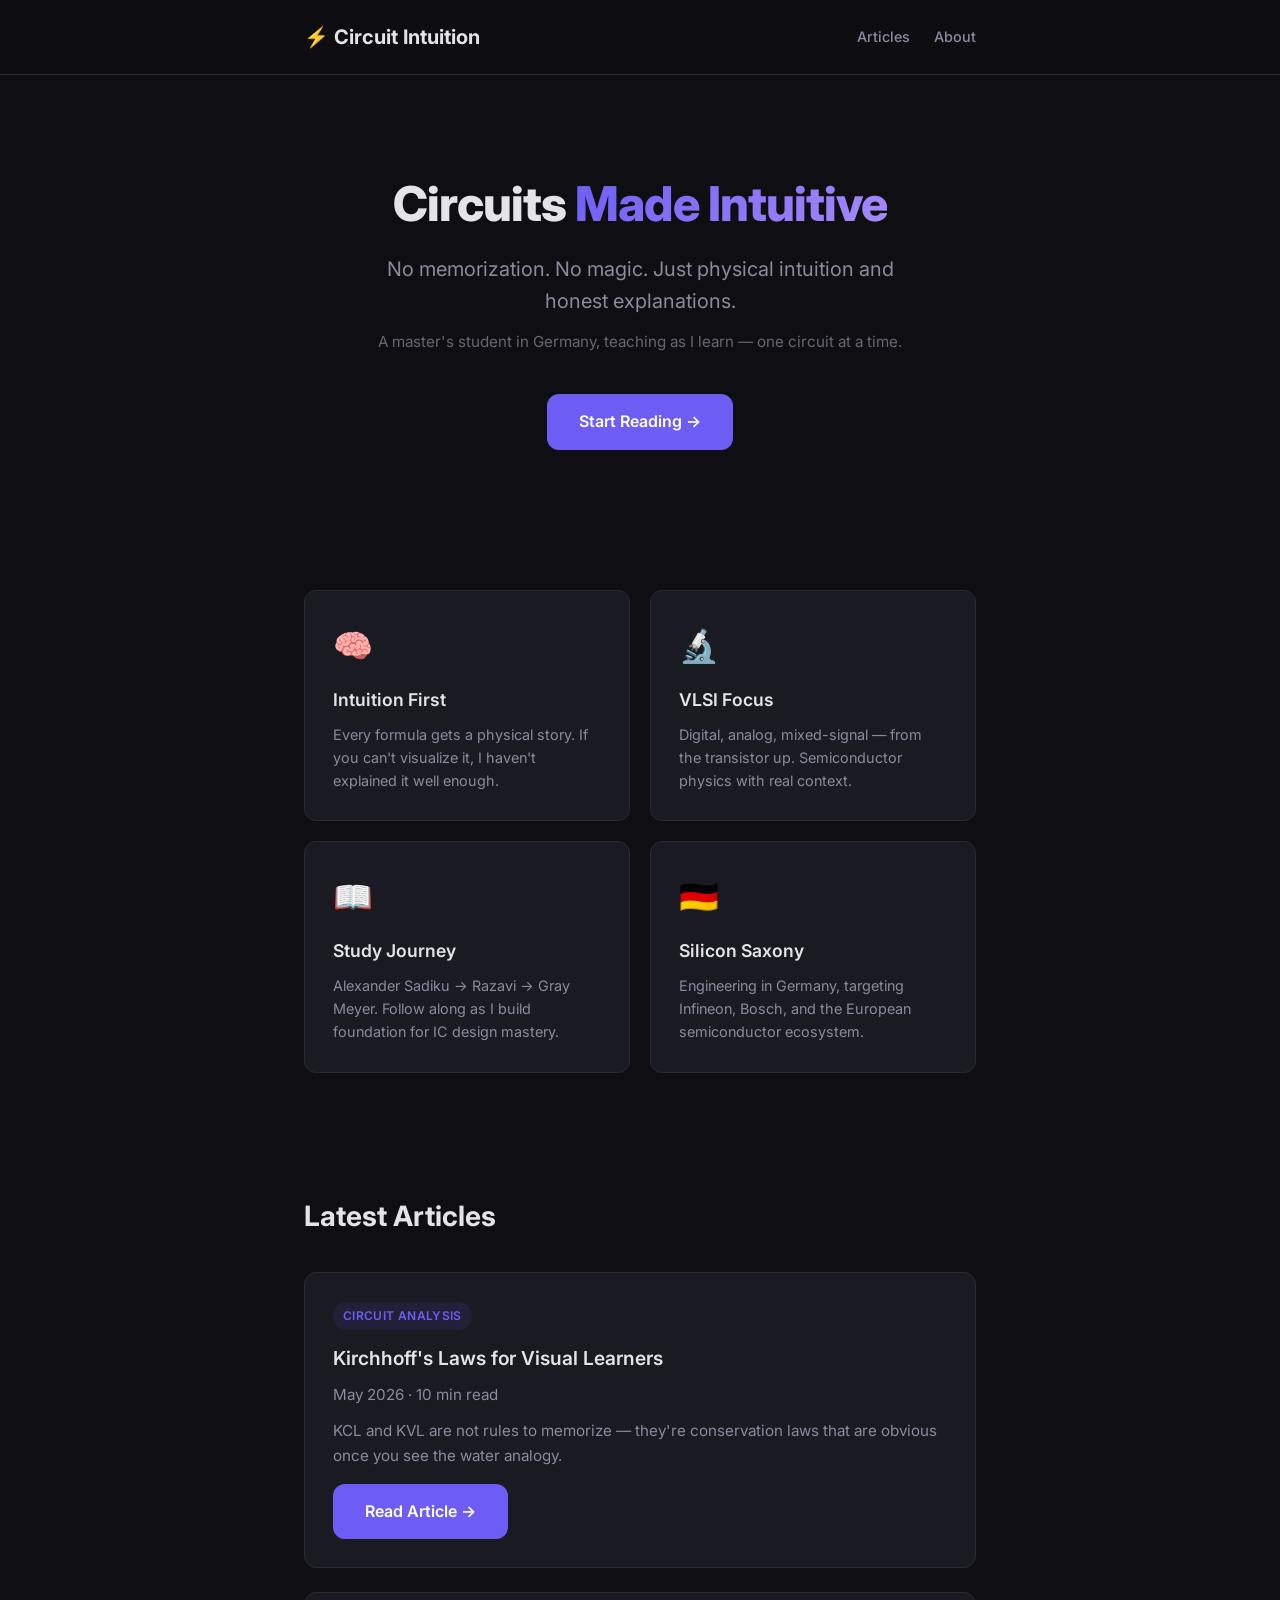
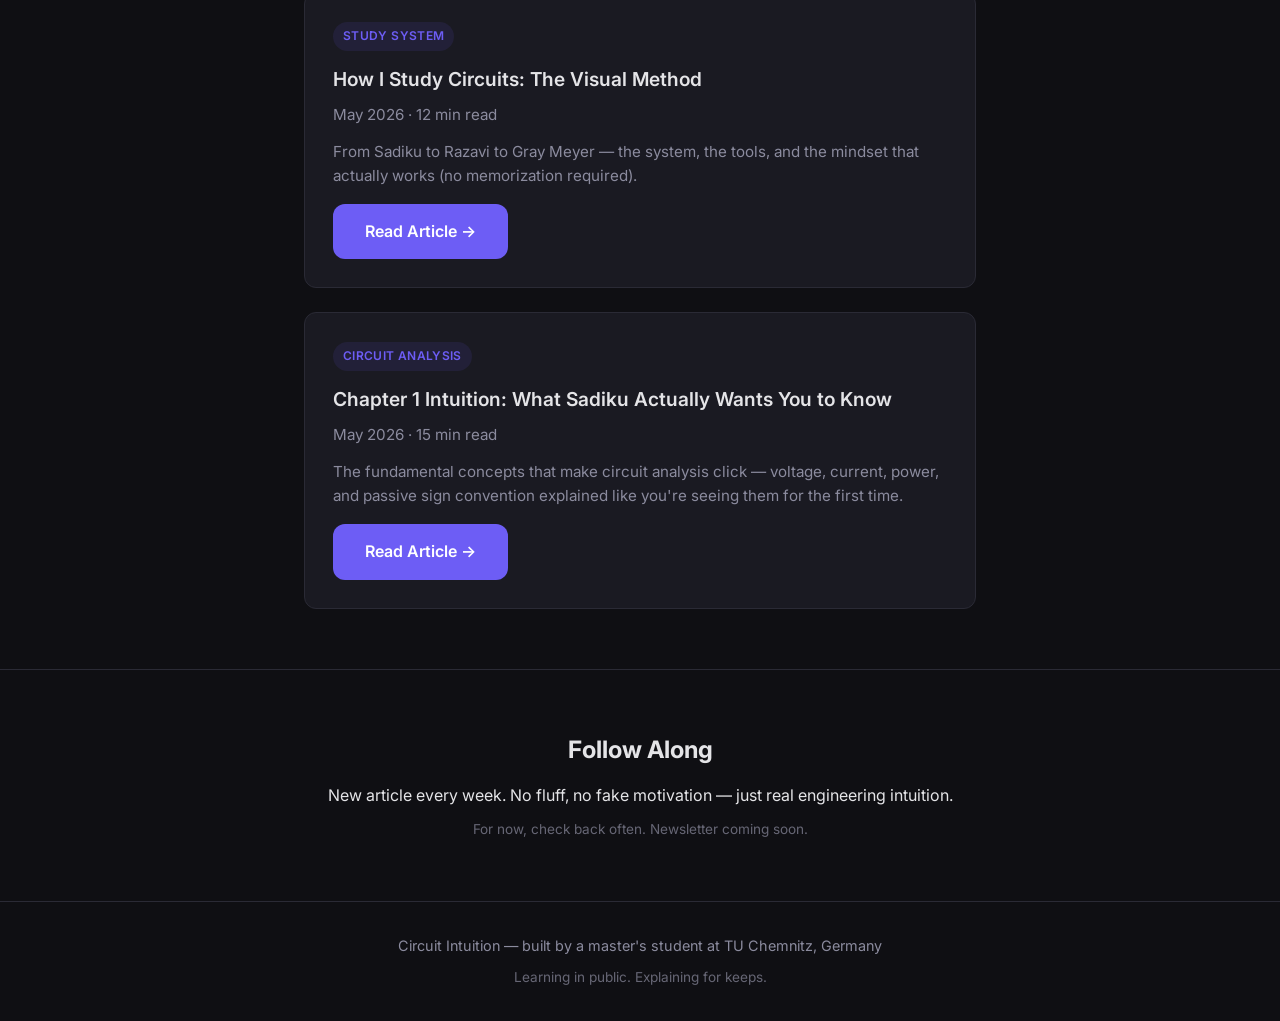
==== index.html @ 267cae2b "fix: add Read Article buttons, remove dead links from coming-soon articles" ====
<!DOCTYPE html>
<html lang="en">
<head>
    <meta charset="UTF-8">
    <meta name="viewport" content="width=device-width, initial-scale=1.0">
    <title>Circuit Intuition — VLSI & Analog Design, Explained Visually</title>
    <link rel="stylesheet" href="css/style.css">
    <link rel="preconnect" href="https://fonts.googleapis.com">
    <link href="https://fonts.googleapis.com/css2?family=Inter:wght@400;500;600;700;800&display=swap" rel="stylesheet">
</head>
<body>
    <nav class="nav">
        <div class="container">
            <a href="/" class="logo">⚡ Circuit Intuition</a>
            <div class="nav-links">
                <a href="/articles/">Articles</a>
                <a href="/about.html">About</a>
            </div>
        </div>
    </nav>

    <main>
        <section class="hero">
            <div class="container">
                <h1>Circuits <span class="highlight">Made Intuitive</span></h1>
                <p class="subtitle">No memorization. No magic. Just physical intuition and honest explanations.</p>
                <p class="byline">A master's student in Germany, teaching as I learn — one circuit at a time.</p>
                <a href="/articles/" class="btn">Start Reading →</a>
            </div>
        </section>

        <section class="features">
            <div class="container">
                <div class="feature-grid">
                    <div class="feature-card">
                        <span class="icon">🧠</span>
                        <h3>Intuition First</h3>
                        <p>Every formula gets a physical story. If you can't visualize it, I haven't explained it well enough.</p>
                    </div>
                    <div class="feature-card">
                        <span class="icon">🔬</span>
                        <h3>VLSI Focus</h3>
                        <p>Digital, analog, mixed-signal — from the transistor up. Semiconductor physics with real context.</p>
                    </div>
                    <div class="feature-card">
                        <span class="icon">📖</span>
                        <h3>Study Journey</h3>
                        <p>Alexander Sadiku → Razavi → Gray Meyer. Follow along as I build foundation for IC design mastery.</p>
                    </div>
                    <div class="feature-card">
                        <span class="icon">🇩🇪</span>
                        <h3>Silicon Saxony</h3>
                        <p>Engineering in Germany, targeting Infineon, Bosch, and the European semiconductor ecosystem.</p>
                    </div>
                </div>
            </div>
        </section>

        <section class="latest-articles">
            <div class="container">
                <h2>Latest Articles</h2>
                <div class="article-list">
                    <article class="article-preview">
                        <span class="tag">Circuit Analysis</span>
                        <h3>Kirchhoff's Laws for Visual Learners</h3>
                        <p class="meta">May 2026 · 10 min read</p>
                        <p>KCL and KVL are not rules to memorize — they're conservation laws that are obvious once you see the water analogy.</p>
                        <a href="/articles/kcl-kvl-visual.html" class="btn" style="margin-top:16px;">Read Article →</a>
                    </article>
                    <article class="article-preview">
                        <span class="tag">Study System</span>
                        <h3>How I Study Circuits: The Visual Method</h3>
                        <p class="meta">May 2026 · 12 min read</p>
                        <p>From Sadiku to Razavi to Gray Meyer — the system, the tools, and the mindset that actually works (no memorization required).</p>
                        <a href="/articles/how-i-study-circuits.html" class="btn" style="margin-top:16px;">Read Article →</a>
                    </article>
                    <article class="article-preview">
                        <span class="tag">Circuit Analysis</span>
                        <h3>Chapter 1 Intuition: What Sadiku Actually Wants You to Know</h3>
                        <p class="meta">May 2026 · 15 min read</p>
                        <p>The fundamental concepts that make circuit analysis click — voltage, current, power, and passive sign convention explained like you're seeing them for the first time.</p>
                        <a href="/articles/sadiku-ch1-intuition.html" class="btn" style="margin-top:16px;">Read Article →</a>
                    </article>
                </div>
            </div>
        </section>

        <section class="newsletter">
            <div class="container">
                <h2>Follow Along</h2>
                <p>New article every week. No fluff, no fake motivation — just real engineering intuition.</p>
                <p class="small-text">For now, check back often. Newsletter coming soon.</p>
            </div>
        </section>
    </main>

    <footer class="footer">
        <div class="container">
            <p>Circuit Intuition — built by a master's student at TU Chemnitz, Germany</p>
            <p class="small-text">Learning in public. Explaining for keeps.</p>
        </div>
    </footer>
</body>
</html>
---- css/style.css ----
/* === RESET & BASE === */
*, *::before, *::after { box-sizing: border-box; margin: 0; padding: 0; }

:root {
    --bg: #0f0f13;
    --bg-card: #1a1a22;
    --text: #e4e4e7;
    --text-muted: #8b8b9e;
    --accent: #6d5df5;
    --accent-hover: #8b7df7;
    --border: #2a2a35;
    --radius: 12px;
    --max-width: 720px;
}

html { scroll-behavior: smooth; }

body {
    font-family: 'Inter', -apple-system, BlinkMacSystemFont, sans-serif;
    background: var(--bg);
    color: var(--text);
    line-height: 1.7;
    font-size: 16px;
    -webkit-font-smoothing: antialiased;
}

.container {
    max-width: var(--max-width);
    margin: 0 auto;
    padding: 0 24px;
}

/* === NAV === */
.nav {
    padding: 20px 0;
    border-bottom: 1px solid var(--border);
    position: sticky;
    top: 0;
    background: rgba(15,15,19,0.85);
    backdrop-filter: blur(12px);
    z-index: 100;
}

.nav .container {
    display: flex;
    justify-content: space-between;
    align-items: center;
}

.logo {
    font-weight: 700;
    font-size: 1.25rem;
    color: var(--text);
    text-decoration: none;
}

.nav-links {
    display: flex;
    gap: 24px;
}

.nav-links a {
    color: var(--text-muted);
    text-decoration: none;
    font-size: 0.9rem;
    font-weight: 500;
    transition: color 0.2s;
}

.nav-links a:hover { color: var(--text); }

/* === HERO === */
.hero {
    padding: 100px 0 80px;
    text-align: center;
}

.hero h1 {
    font-size: 3rem;
    font-weight: 800;
    line-height: 1.2;
    margin-bottom: 20px;
    letter-spacing: -0.02em;
}

.highlight {
    background: linear-gradient(135deg, #6d5df5, #a78bfa);
    -webkit-background-clip: text;
    -webkit-text-fill-color: transparent;
    background-clip: text;
}

.subtitle {
    font-size: 1.25rem;
    color: var(--text-muted);
    max-width: 550px;
    margin: 0 auto 12px;
    line-height: 1.6;
}

.byline {
    font-size: 0.95rem;
    color: var(--text-muted);
    opacity: 0.7;
    margin-bottom: 40px;
}

.btn {
    display: inline-block;
    padding: 14px 32px;
    background: var(--accent);
    color: white;
    text-decoration: none;
    border-radius: var(--radius);
    font-weight: 600;
    font-size: 1rem;
    transition: background 0.2s, transform 0.1s;
}

.btn:hover {
    background: var(--accent-hover);
    transform: translateY(-1px);
}

/* === FEATURES === */
.features {
    padding: 60px 0;
}

.feature-grid {
    display: grid;
    grid-template-columns: 1fr 1fr;
    gap: 20px;
}

.feature-card {
    background: var(--bg-card);
    border: 1px solid var(--border);
    border-radius: var(--radius);
    padding: 28px;
    transition: border-color 0.2s;
}

.feature-card:hover { border-color: var(--accent); }

.feature-card .icon { font-size: 2rem; display: block; margin-bottom: 12px; }

.feature-card h3 {
    font-size: 1.1rem;
    font-weight: 600;
    margin-bottom: 8px;
}

.feature-card p {
    color: var(--text-muted);
    font-size: 0.9rem;
    line-height: 1.6;
}

/* === ARTICLES === */
.latest-articles {
    padding: 60px 0;
}

.latest-articles h2 {
    font-size: 1.75rem;
    font-weight: 700;
    margin-bottom: 32px;
}

.article-list {
    display: flex;
    flex-direction: column;
    gap: 24px;
}

.article-preview {
    background: var(--bg-card);
    border: 1px solid var(--border);
    border-radius: var(--radius);
    padding: 28px;
}

.article-preview:hover { border-color: var(--accent); }

.tag {
    display: inline-block;
    padding: 4px 10px;
    background: rgba(109, 93, 245, 0.1);
    color: var(--accent);
    border-radius: 20px;
    font-size: 0.75rem;
    font-weight: 600;
    text-transform: uppercase;
    letter-spacing: 0.03em;
    margin-bottom: 12px;
}

.article-preview h3 {
    font-size: 1.2rem;
    font-weight: 600;
    margin-bottom: 8px;
}

.article-preview h3 a {
    color: var(--text);
    text-decoration: none;
}

.article-preview h3 a:hover { color: var(--accent); }

.meta {
    font-size: 0.85rem;
    color: var(--text-muted);
    margin-bottom: 12px;
}

.article-preview p {
    font-size: 0.95rem;
    color: var(--text-muted);
    line-height: 1.6;
}

/* === NEWSLETTER === */
.newsletter {
    padding: 60px 0;
    text-align: center;
    border-top: 1px solid var(--border);
}

.newsletter h2 {
    font-size: 1.5rem;
    font-weight: 700;
    margin-bottom: 12px;
}

.small-text {
    font-size: 0.85rem;
    color: var(--text-muted);
    margin-top: 8px;
    opacity: 0.7;
}

/* === FOOTER === */
.footer {
    padding: 32px 0;
    border-top: 1px solid var(--border);
    text-align: center;
    color: var(--text-muted);
    font-size: 0.9rem;
}

/* === RESPONSIVE === */
@media (max-width: 640px) {
    .hero h1 { font-size: 2rem; }
    .hero { padding: 60px 0 40px; }
    .feature-grid { grid-template-columns: 1fr; }
    .nav-links { display: none; }  /* Hamburger for later */
}
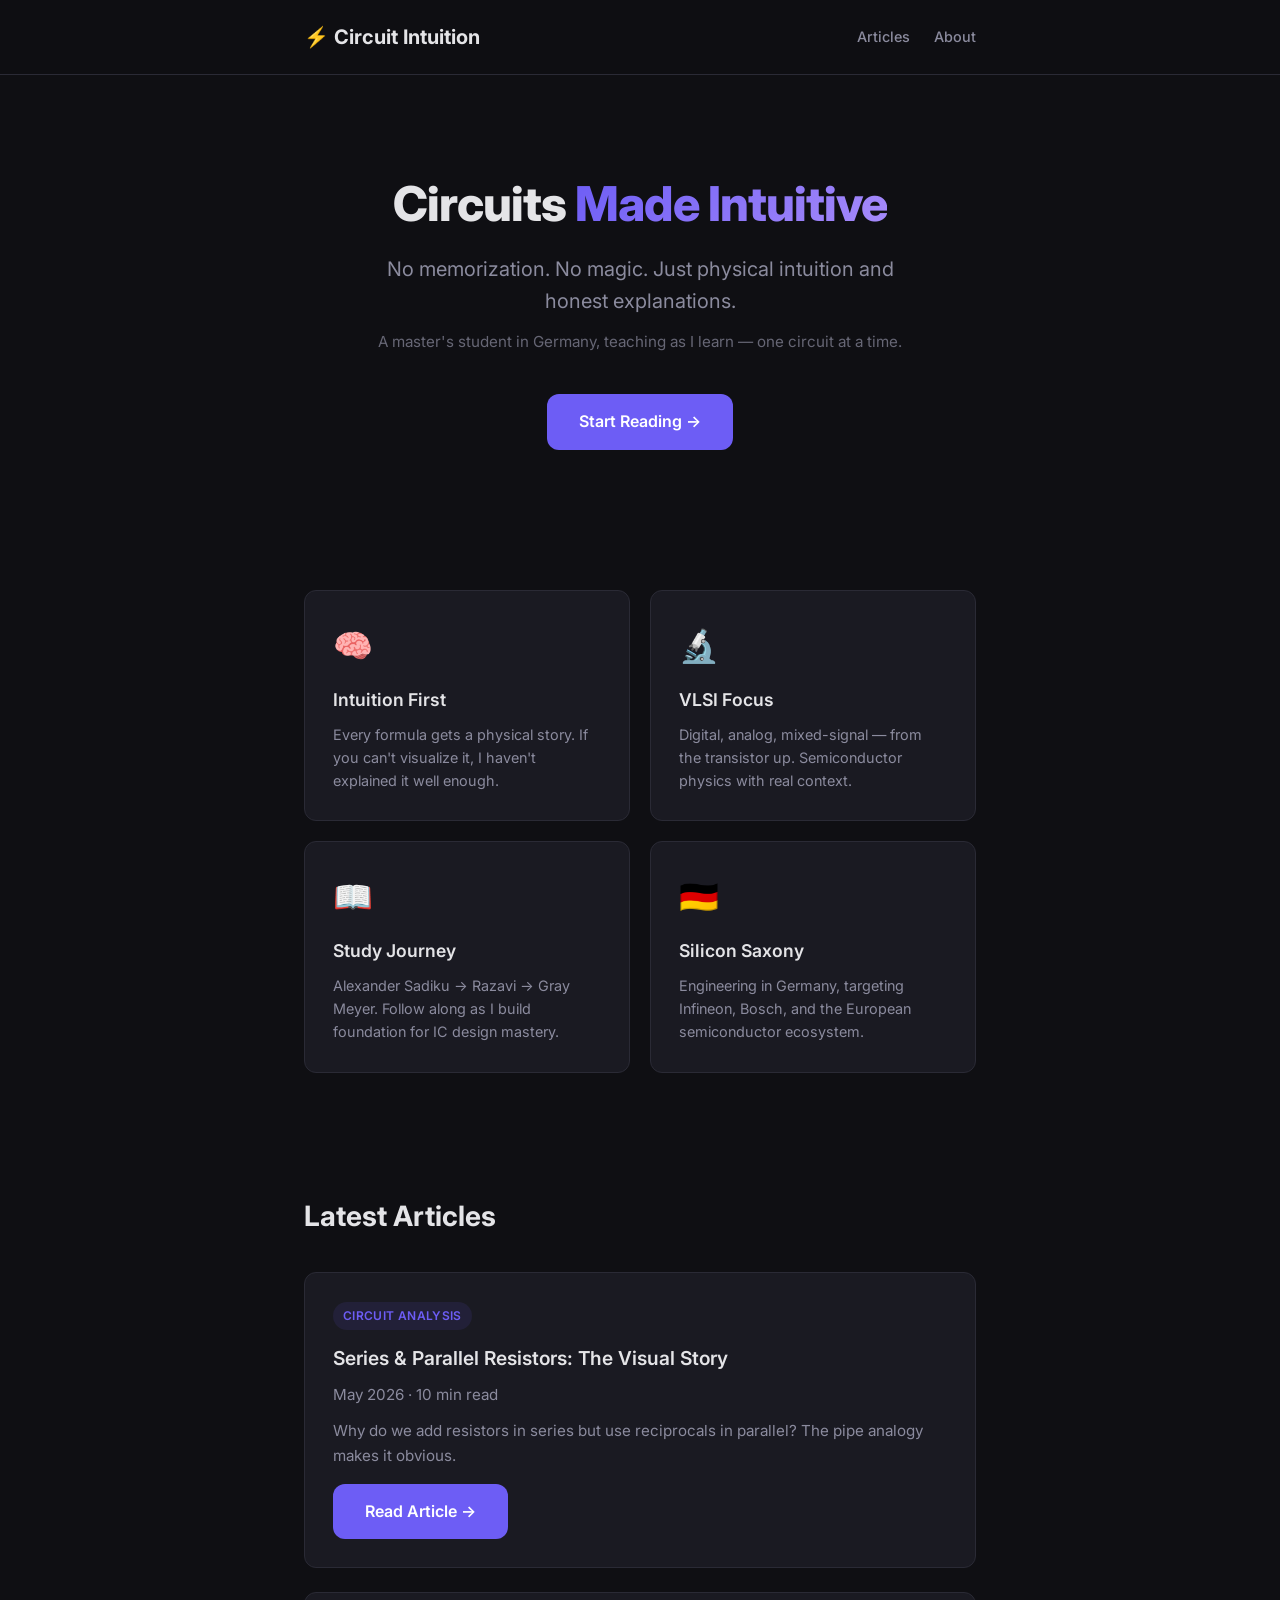
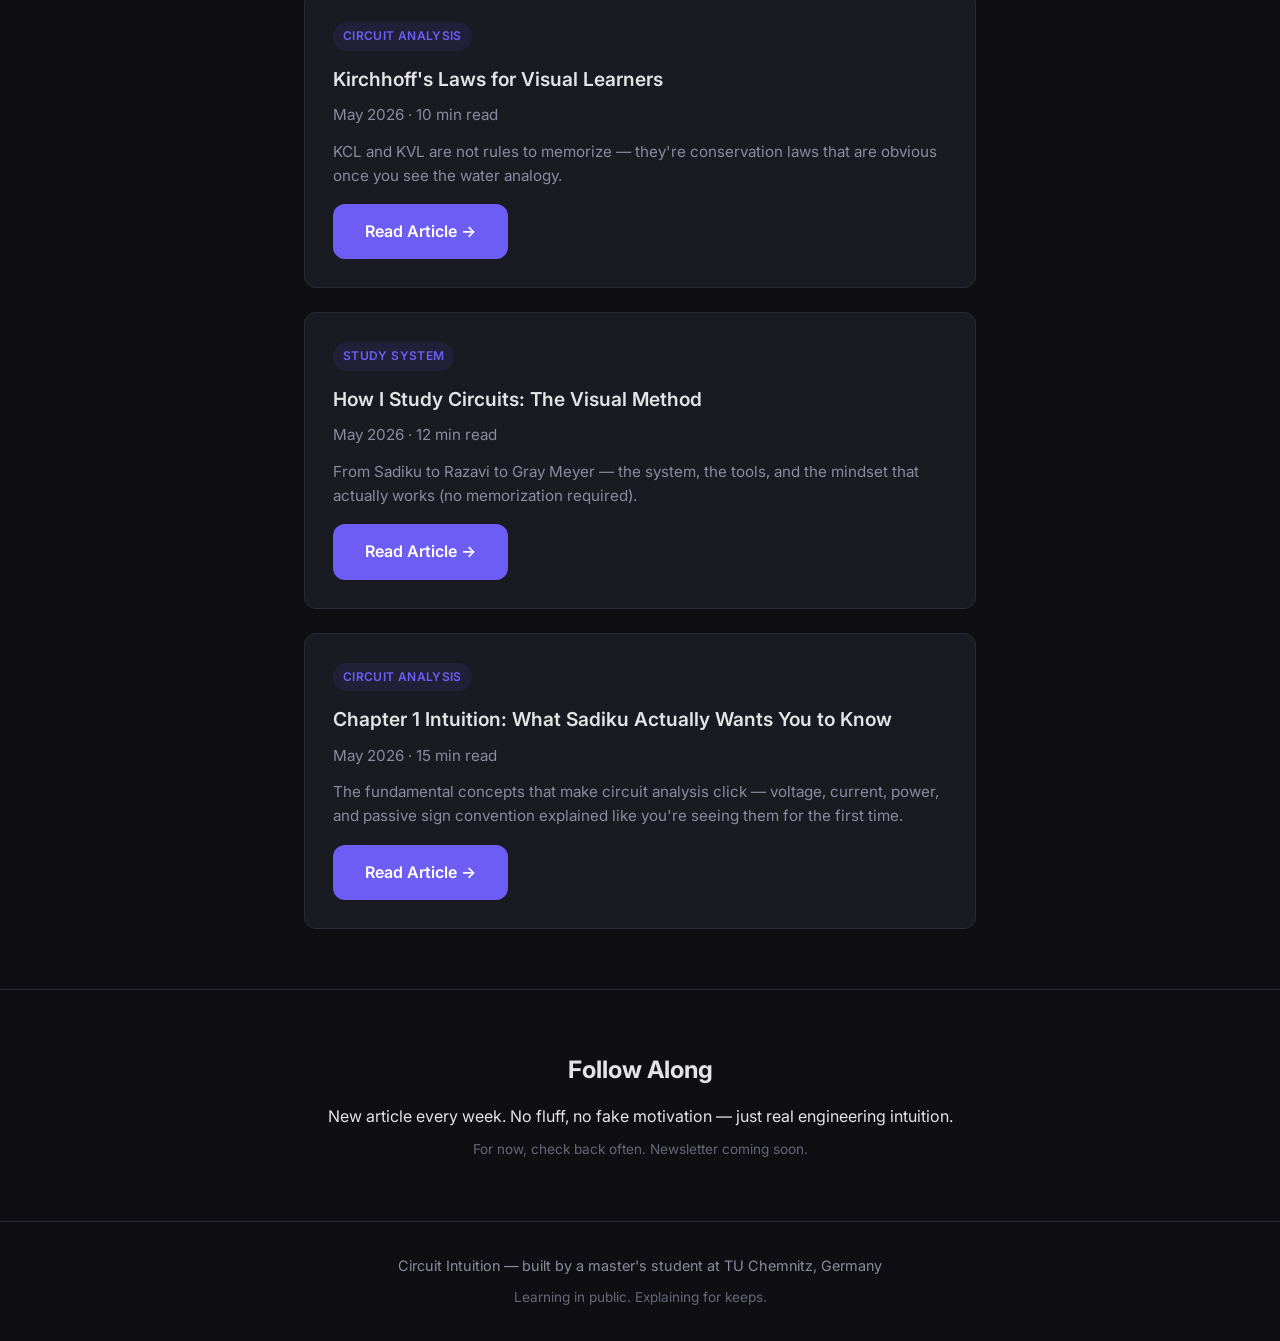
==== commit c5c27f9f: "feat: new article - Series & Parallel Resistors visual guide" ====
--- a/index.html
+++ b/index.html
@@ -62,6 +62,13 @@
                 <div class="article-list">
                     <article class="article-preview">
                         <span class="tag">Circuit Analysis</span>
+                        <h3>Series & Parallel Resistors: The Visual Story</h3>
+                        <p class="meta">May 2026 · 10 min read</p>
+                        <p>Why do we add resistors in series but use reciprocals in parallel? The pipe analogy makes it obvious.</p>
+                        <a href="/articles/series-parallel-visual.html" class="btn" style="margin-top:16px;">Read Article →</a>
+                    </article>
+                    <article class="article-preview">
+                        <span class="tag">Circuit Analysis</span>
                         <h3>Kirchhoff's Laws for Visual Learners</h3>
                         <p class="meta">May 2026 · 10 min read</p>
                         <p>KCL and KVL are not rules to memorize — they're conservation laws that are obvious once you see the water analogy.</p>
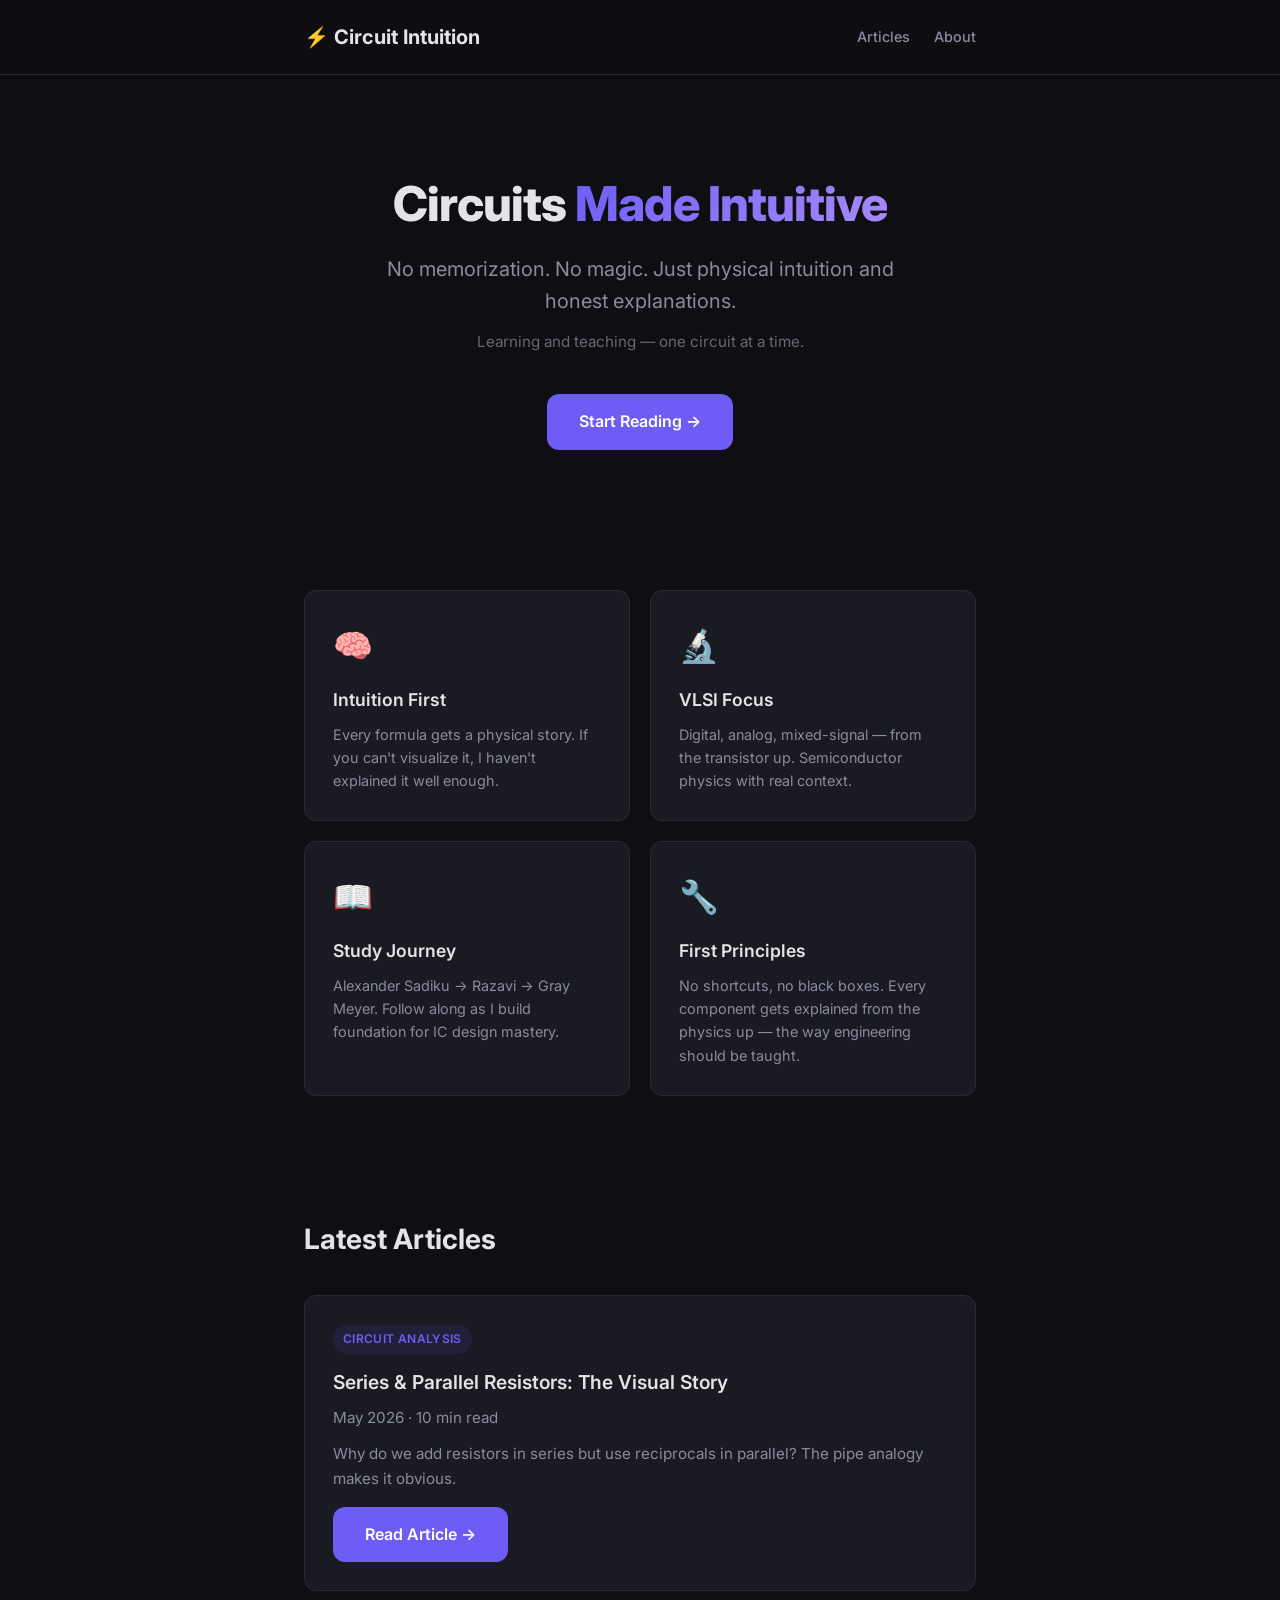
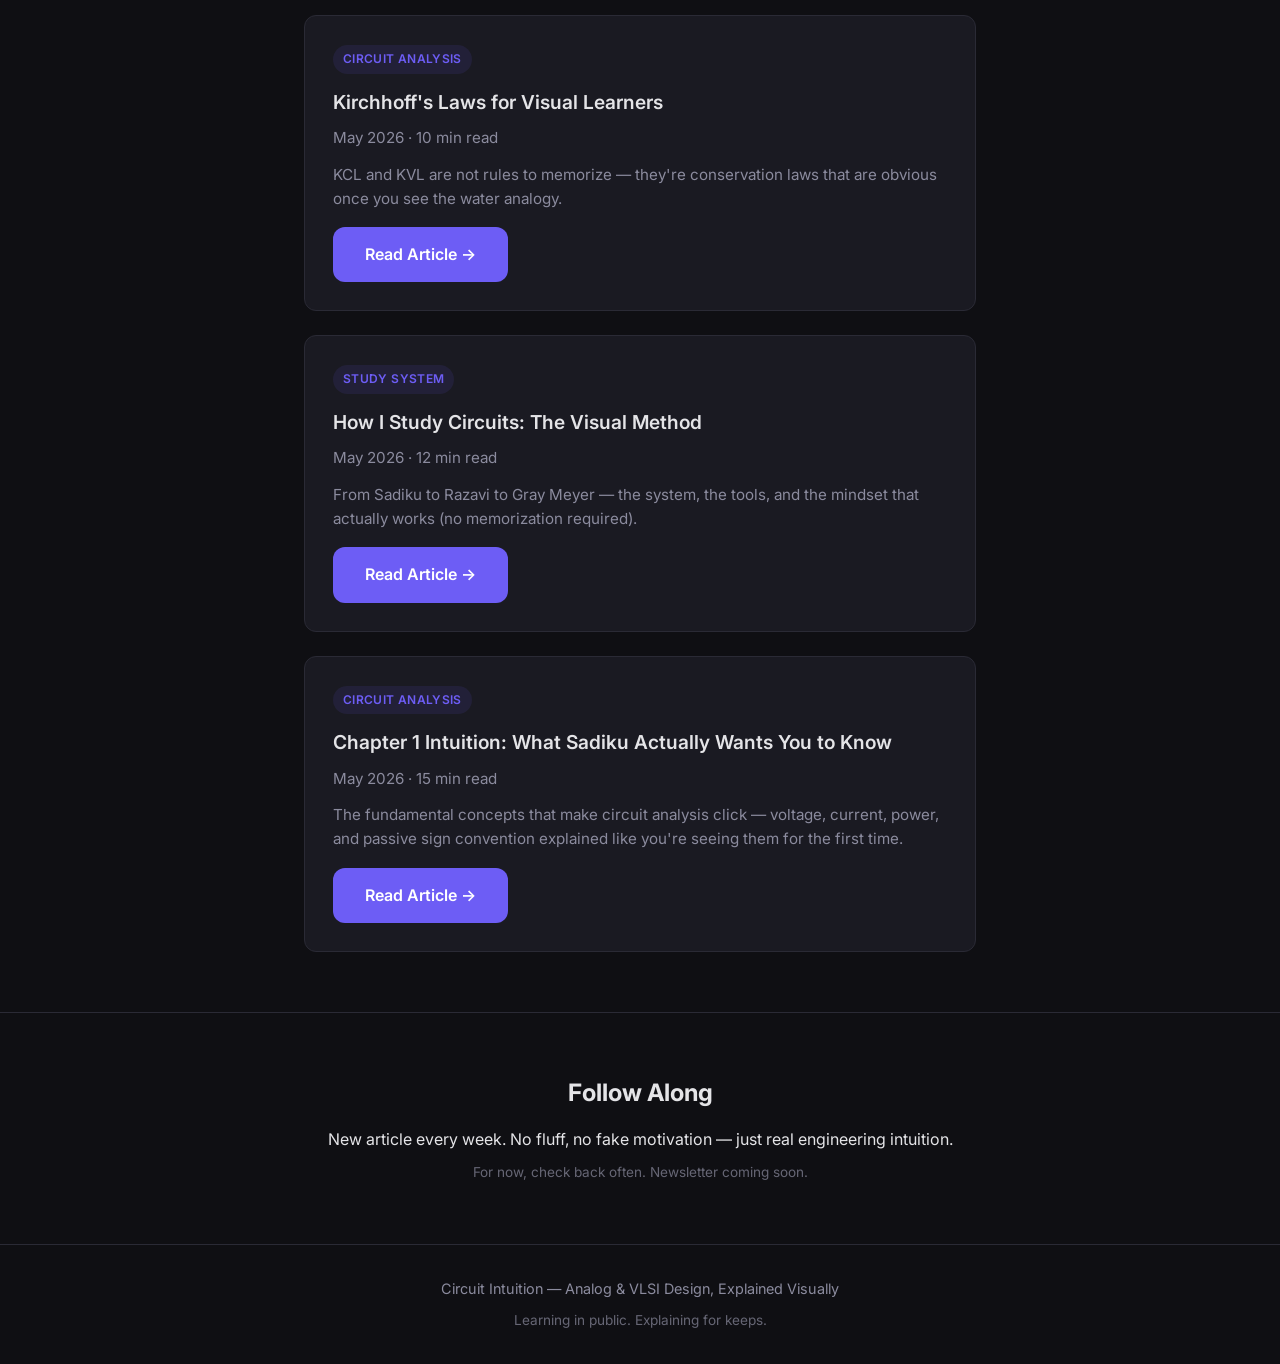
==== commit e44e4236: "security: strip all personal identifiers from site (full anonymity)" ====
--- a/index.html
+++ b/index.html
@@ -11,10 +11,10 @@
 <body>
     <nav class="nav">
         <div class="container">
-            <a href="/" class="logo">⚡ Circuit Intuition</a>
+            <a href="." class="logo">⚡ Circuit Intuition</a>
             <div class="nav-links">
-                <a href="/articles/">Articles</a>
-                <a href="/about.html">About</a>
+                <a href="articles/">Articles</a>
+                <a href="about.html">About</a>
             </div>
         </div>
     </nav>
@@ -24,8 +24,8 @@
             <div class="container">
                 <h1>Circuits <span class="highlight">Made Intuitive</span></h1>
                 <p class="subtitle">No memorization. No magic. Just physical intuition and honest explanations.</p>
-                <p class="byline">A master's student in Germany, teaching as I learn — one circuit at a time.</p>
-                <a href="/articles/" class="btn">Start Reading →</a>
+                <p class="byline">Learning and teaching — one circuit at a time.</p>
+                <a href="articles/" class="btn">Start Reading →</a>
             </div>
         </section>
 
@@ -48,9 +48,9 @@
                         <p>Alexander Sadiku → Razavi → Gray Meyer. Follow along as I build foundation for IC design mastery.</p>
                     </div>
                     <div class="feature-card">
-                        <span class="icon">🇩🇪</span>
-                        <h3>Silicon Saxony</h3>
-                        <p>Engineering in Germany, targeting Infineon, Bosch, and the European semiconductor ecosystem.</p>
+                        <span class="icon">🔧</span>
+                        <h3>First Principles</h3>
+                        <p>No shortcuts, no black boxes. Every component gets explained from the physics up — the way engineering should be taught.</p>
                     </div>
                 </div>
             </div>
@@ -65,28 +65,28 @@
                         <h3>Series & Parallel Resistors: The Visual Story</h3>
                         <p class="meta">May 2026 · 10 min read</p>
                         <p>Why do we add resistors in series but use reciprocals in parallel? The pipe analogy makes it obvious.</p>
-                        <a href="/articles/series-parallel-visual.html" class="btn" style="margin-top:16px;">Read Article →</a>
+                        <a href="articles/series-parallel-visual.html" class="btn" style="margin-top:16px;">Read Article →</a>
                     </article>
                     <article class="article-preview">
                         <span class="tag">Circuit Analysis</span>
                         <h3>Kirchhoff's Laws for Visual Learners</h3>
                         <p class="meta">May 2026 · 10 min read</p>
                         <p>KCL and KVL are not rules to memorize — they're conservation laws that are obvious once you see the water analogy.</p>
-                        <a href="/articles/kcl-kvl-visual.html" class="btn" style="margin-top:16px;">Read Article →</a>
+                        <a href="articles/kcl-kvl-visual.html" class="btn" style="margin-top:16px;">Read Article →</a>
                     </article>
                     <article class="article-preview">
                         <span class="tag">Study System</span>
                         <h3>How I Study Circuits: The Visual Method</h3>
                         <p class="meta">May 2026 · 12 min read</p>
                         <p>From Sadiku to Razavi to Gray Meyer — the system, the tools, and the mindset that actually works (no memorization required).</p>
-                        <a href="/articles/how-i-study-circuits.html" class="btn" style="margin-top:16px;">Read Article →</a>
+                        <a href="articles/how-i-study-circuits.html" class="btn" style="margin-top:16px;">Read Article →</a>
                     </article>
                     <article class="article-preview">
                         <span class="tag">Circuit Analysis</span>
                         <h3>Chapter 1 Intuition: What Sadiku Actually Wants You to Know</h3>
                         <p class="meta">May 2026 · 15 min read</p>
                         <p>The fundamental concepts that make circuit analysis click — voltage, current, power, and passive sign convention explained like you're seeing them for the first time.</p>
-                        <a href="/articles/sadiku-ch1-intuition.html" class="btn" style="margin-top:16px;">Read Article →</a>
+                        <a href="articles/sadiku-ch1-intuition.html" class="btn" style="margin-top:16px;">Read Article →</a>
                     </article>
                 </div>
             </div>
@@ -103,7 +103,7 @@
 
     <footer class="footer">
         <div class="container">
-            <p>Circuit Intuition — built by a master's student at TU Chemnitz, Germany</p>
+            <p>Circuit Intuition — Analog & VLSI Design, Explained Visually</p>
             <p class="small-text">Learning in public. Explaining for keeps.</p>
         </div>
     </footer>
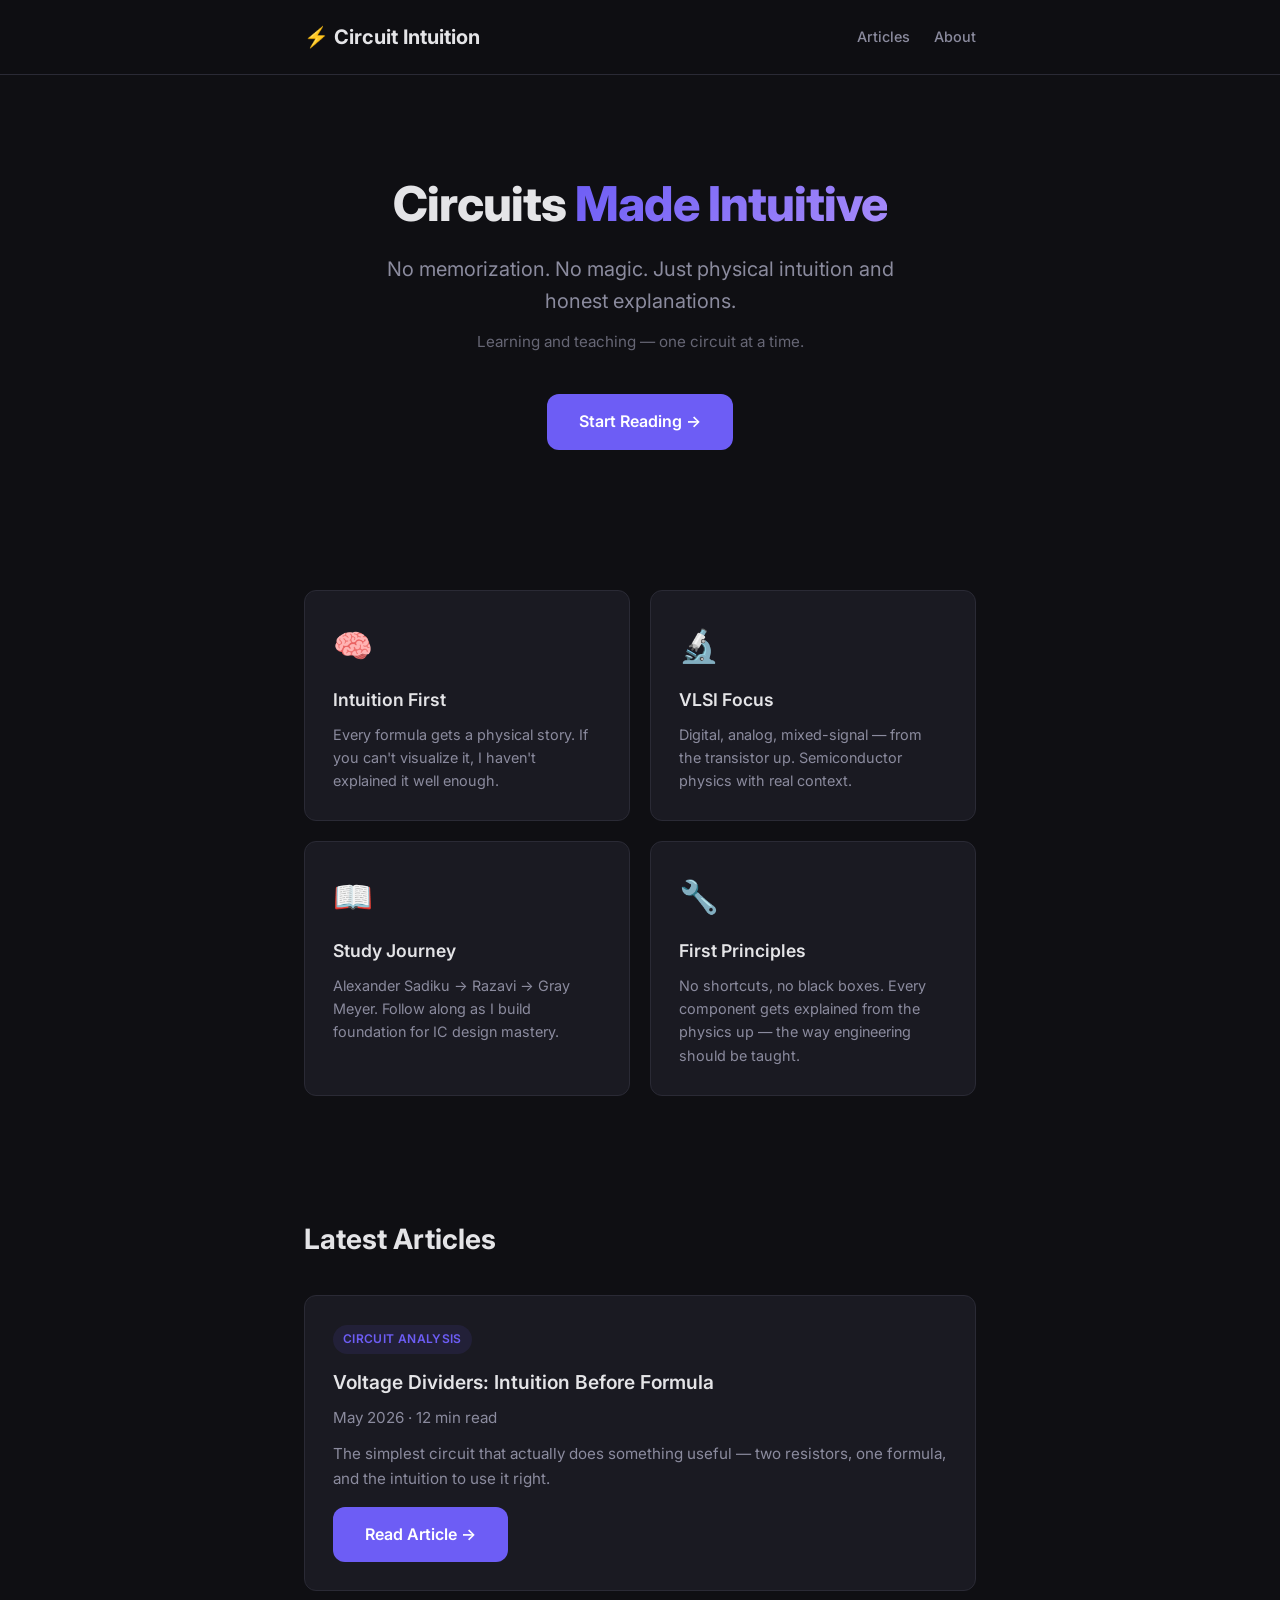
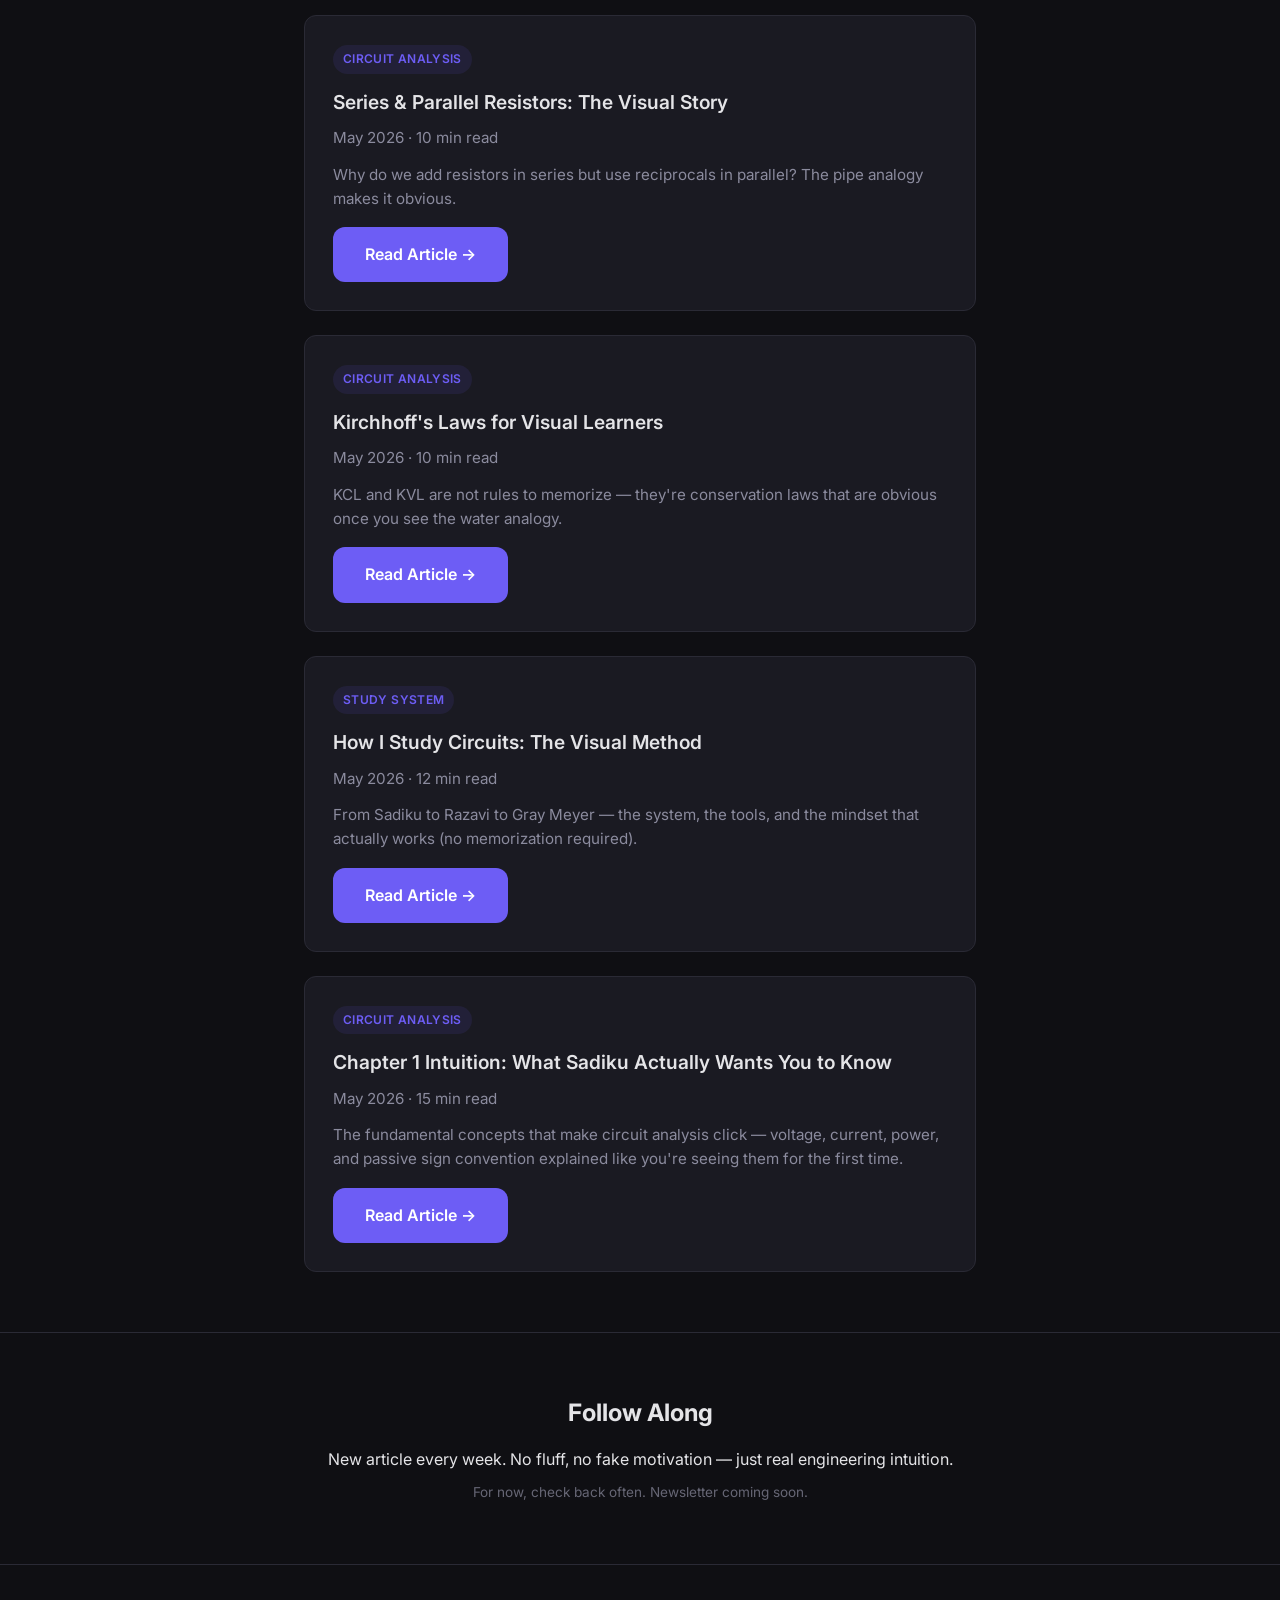
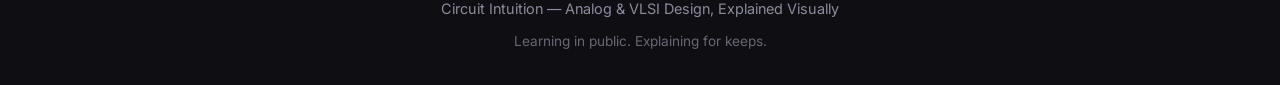
==== commit 6c8f825e: "feat: new article - Voltage Dividers intuition" ====
--- a/index.html
+++ b/index.html
@@ -62,6 +62,13 @@
                 <div class="article-list">
                     <article class="article-preview">
                         <span class="tag">Circuit Analysis</span>
+                        <h3>Voltage Dividers: Intuition Before Formula</h3>
+                        <p class="meta">May 2026 · 12 min read</p>
+                        <p>The simplest circuit that actually does something useful — two resistors, one formula, and the intuition to use it right.</p>
+                        <a href="articles/voltage-divider-intuition.html" class="btn" style="margin-top:16px;">Read Article →</a>
+                    </article>
+                    <article class="article-preview">
+                        <span class="tag">Circuit Analysis</span>
                         <h3>Series & Parallel Resistors: The Visual Story</h3>
                         <p class="meta">May 2026 · 10 min read</p>
                         <p>Why do we add resistors in series but use reciprocals in parallel? The pipe analogy makes it obvious.</p>
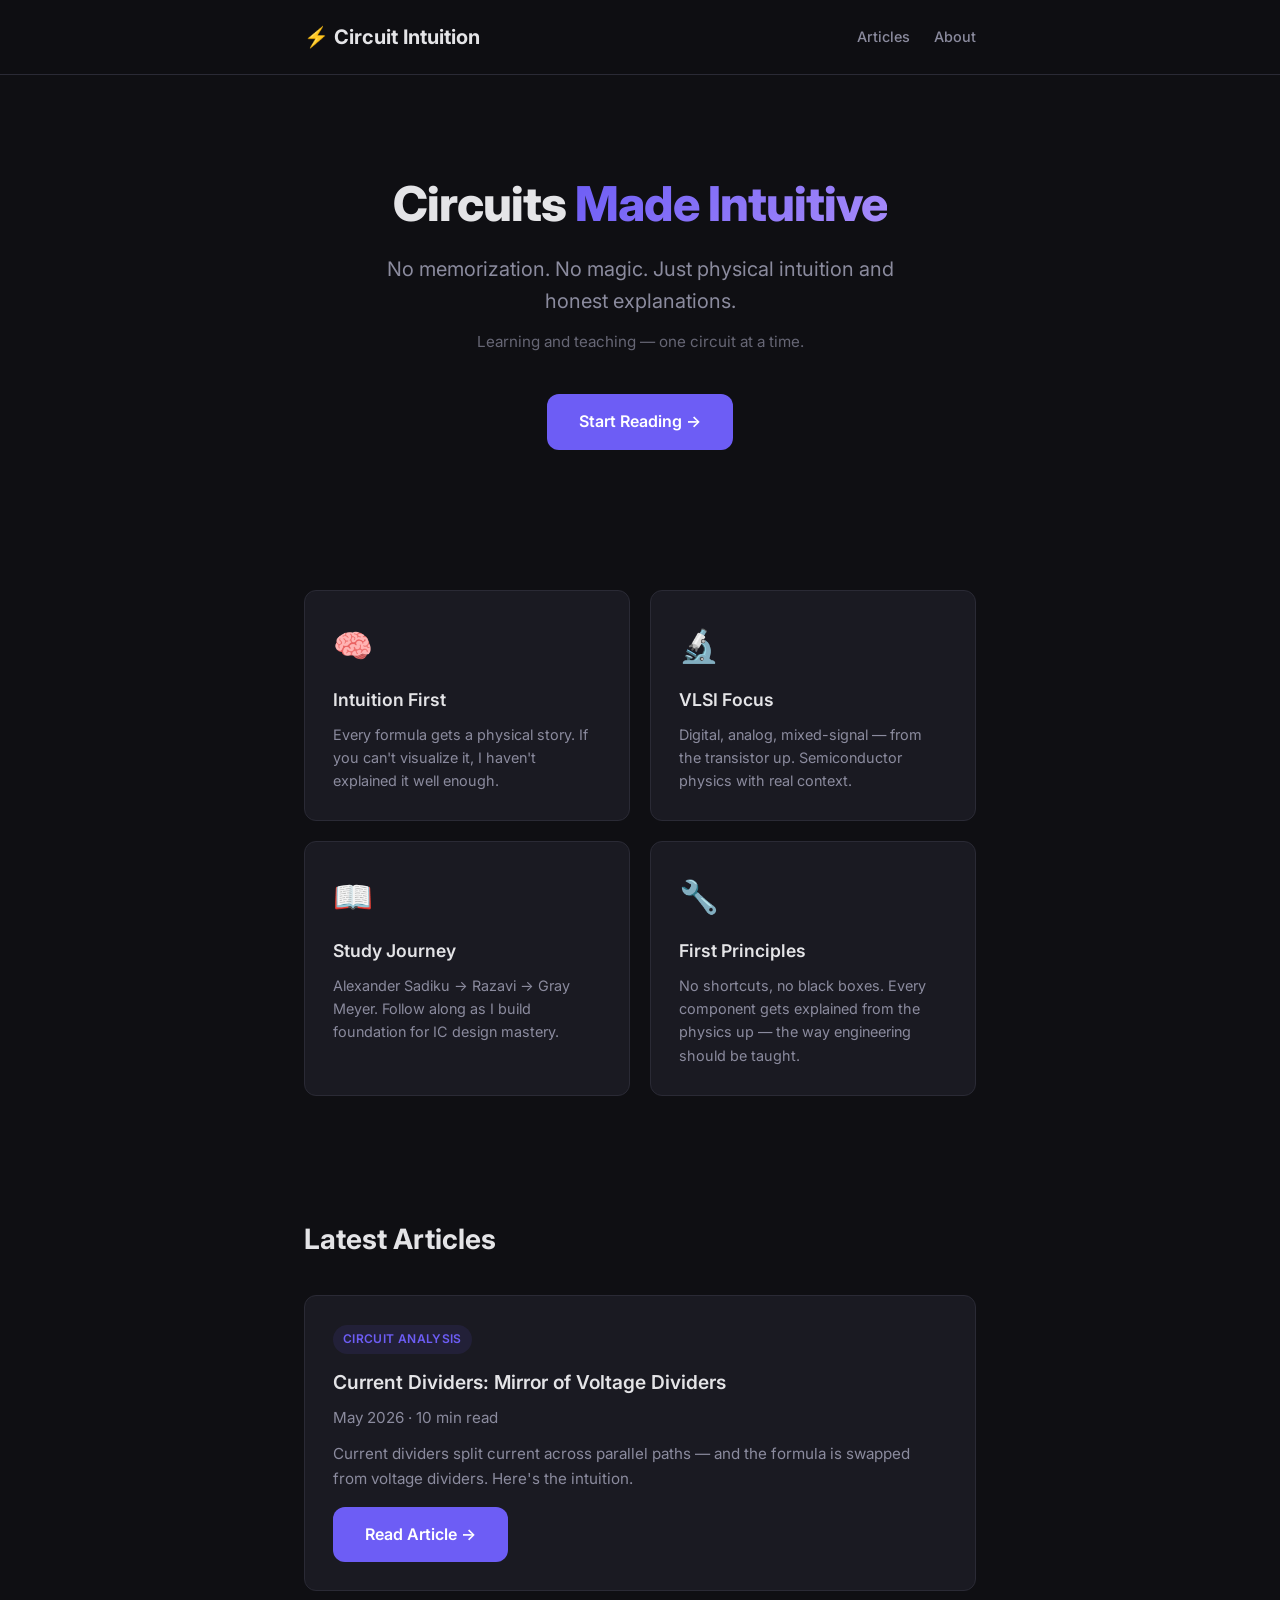
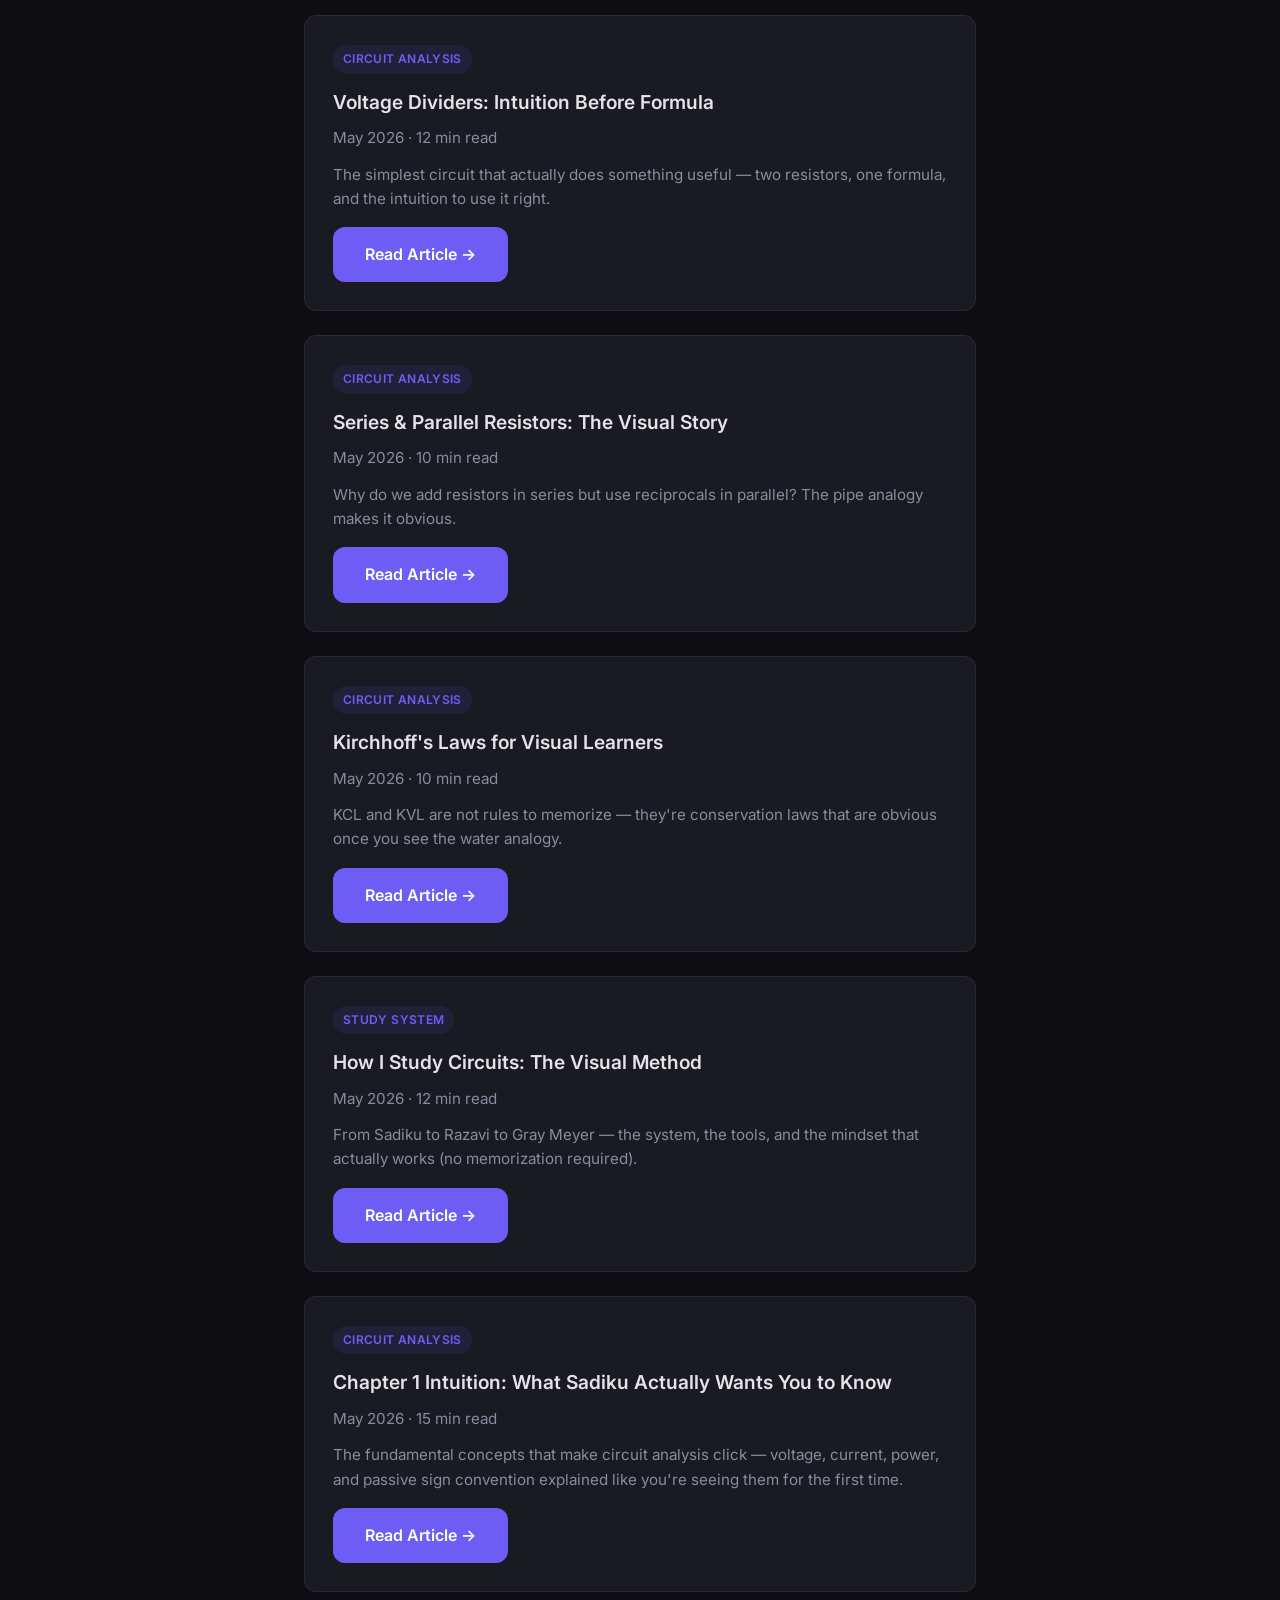
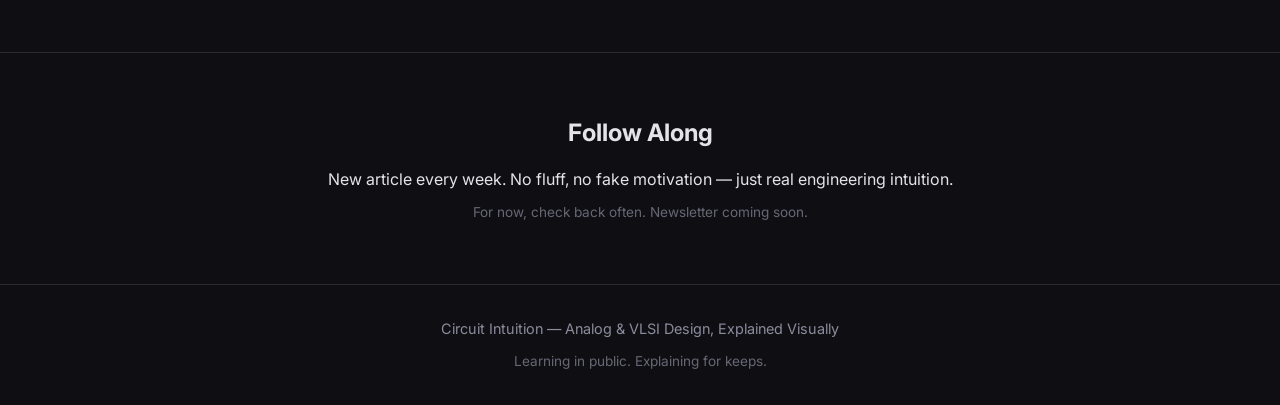
==== commit dd751336: "feat: new article - Current Dividers" ====
--- a/index.html
+++ b/index.html
@@ -62,6 +62,13 @@
                 <div class="article-list">
                     <article class="article-preview">
                         <span class="tag">Circuit Analysis</span>
+                        <h3>Current Dividers: Mirror of Voltage Dividers</h3>
+                        <p class="meta">May 2026 · 10 min read</p>
+                        <p>Current dividers split current across parallel paths — and the formula is swapped from voltage dividers. Here's the intuition.</p>
+                        <a href="articles/current-divider-intuition.html" class="btn" style="margin-top:16px;">Read Article →</a>
+                    </article>
+                    <article class="article-preview">
+                        <span class="tag">Circuit Analysis</span>
                         <h3>Voltage Dividers: Intuition Before Formula</h3>
                         <p class="meta">May 2026 · 12 min read</p>
                         <p>The simplest circuit that actually does something useful — two resistors, one formula, and the intuition to use it right.</p>
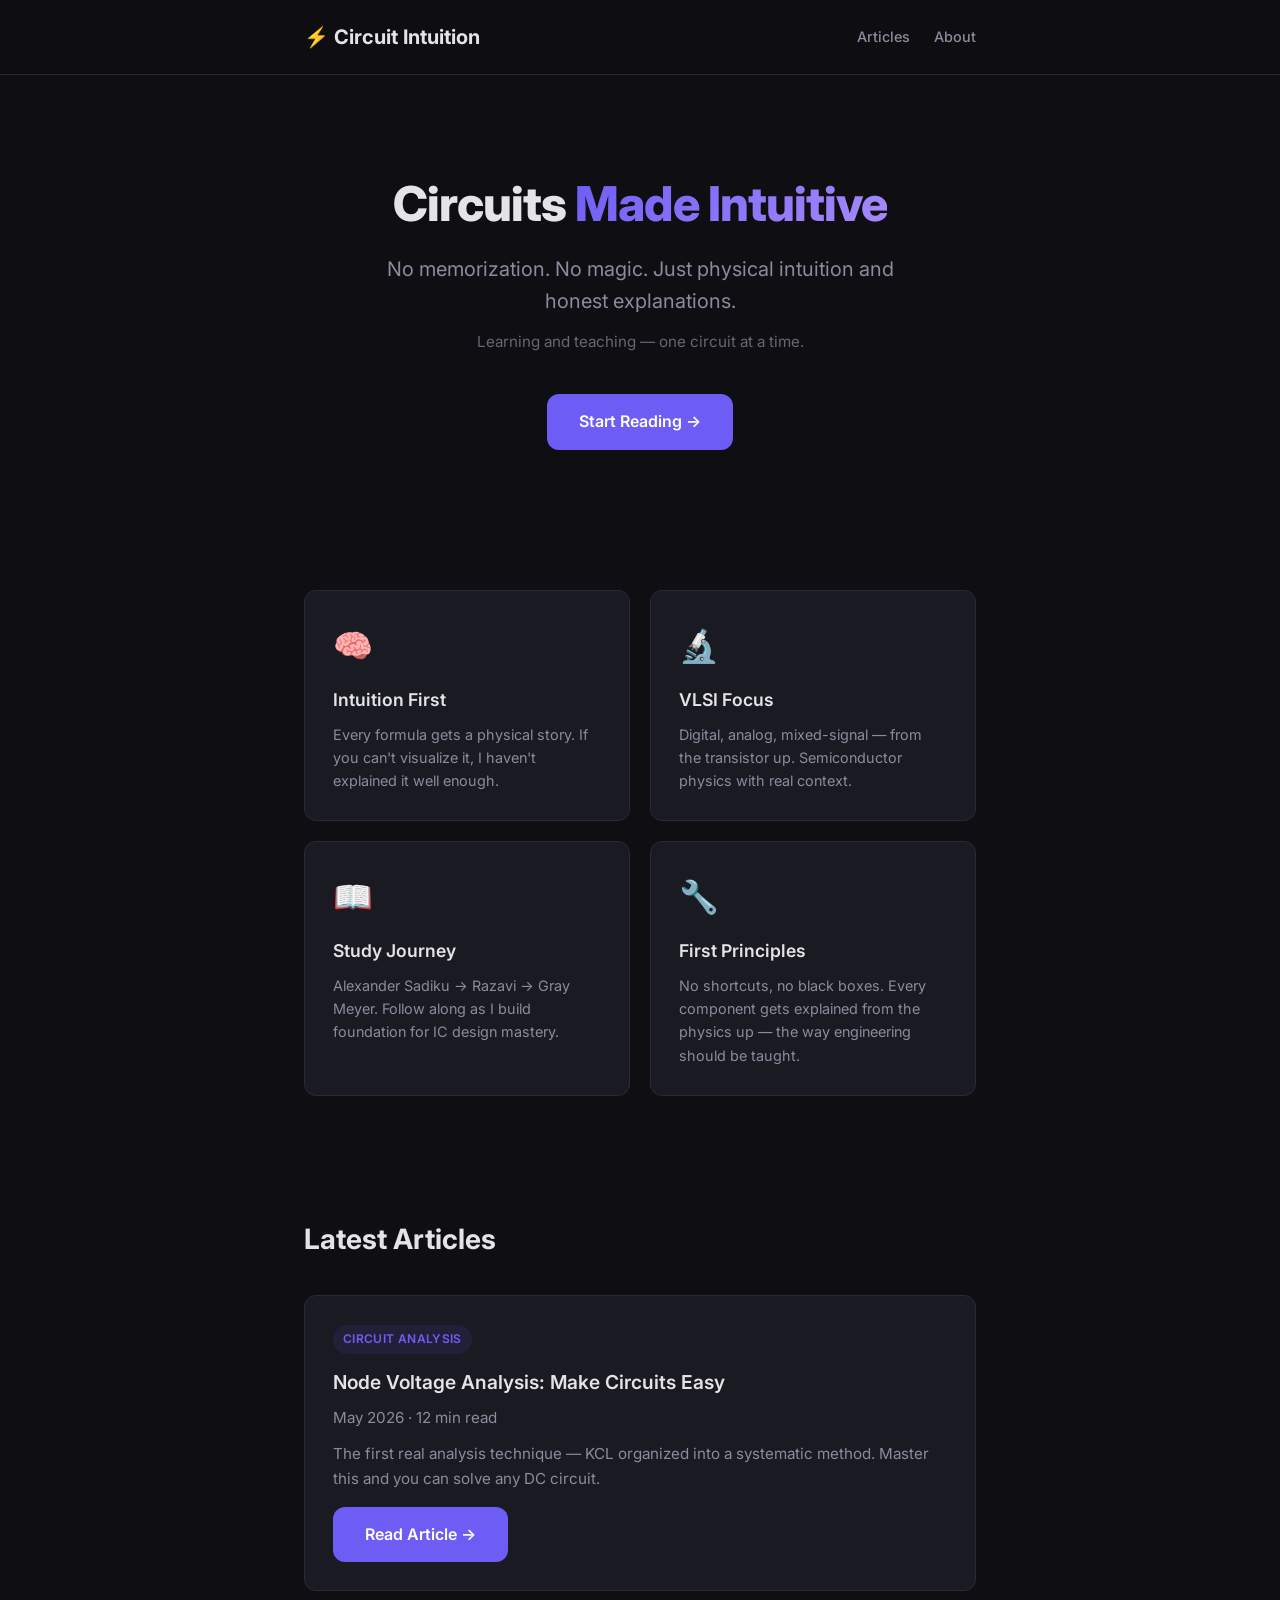
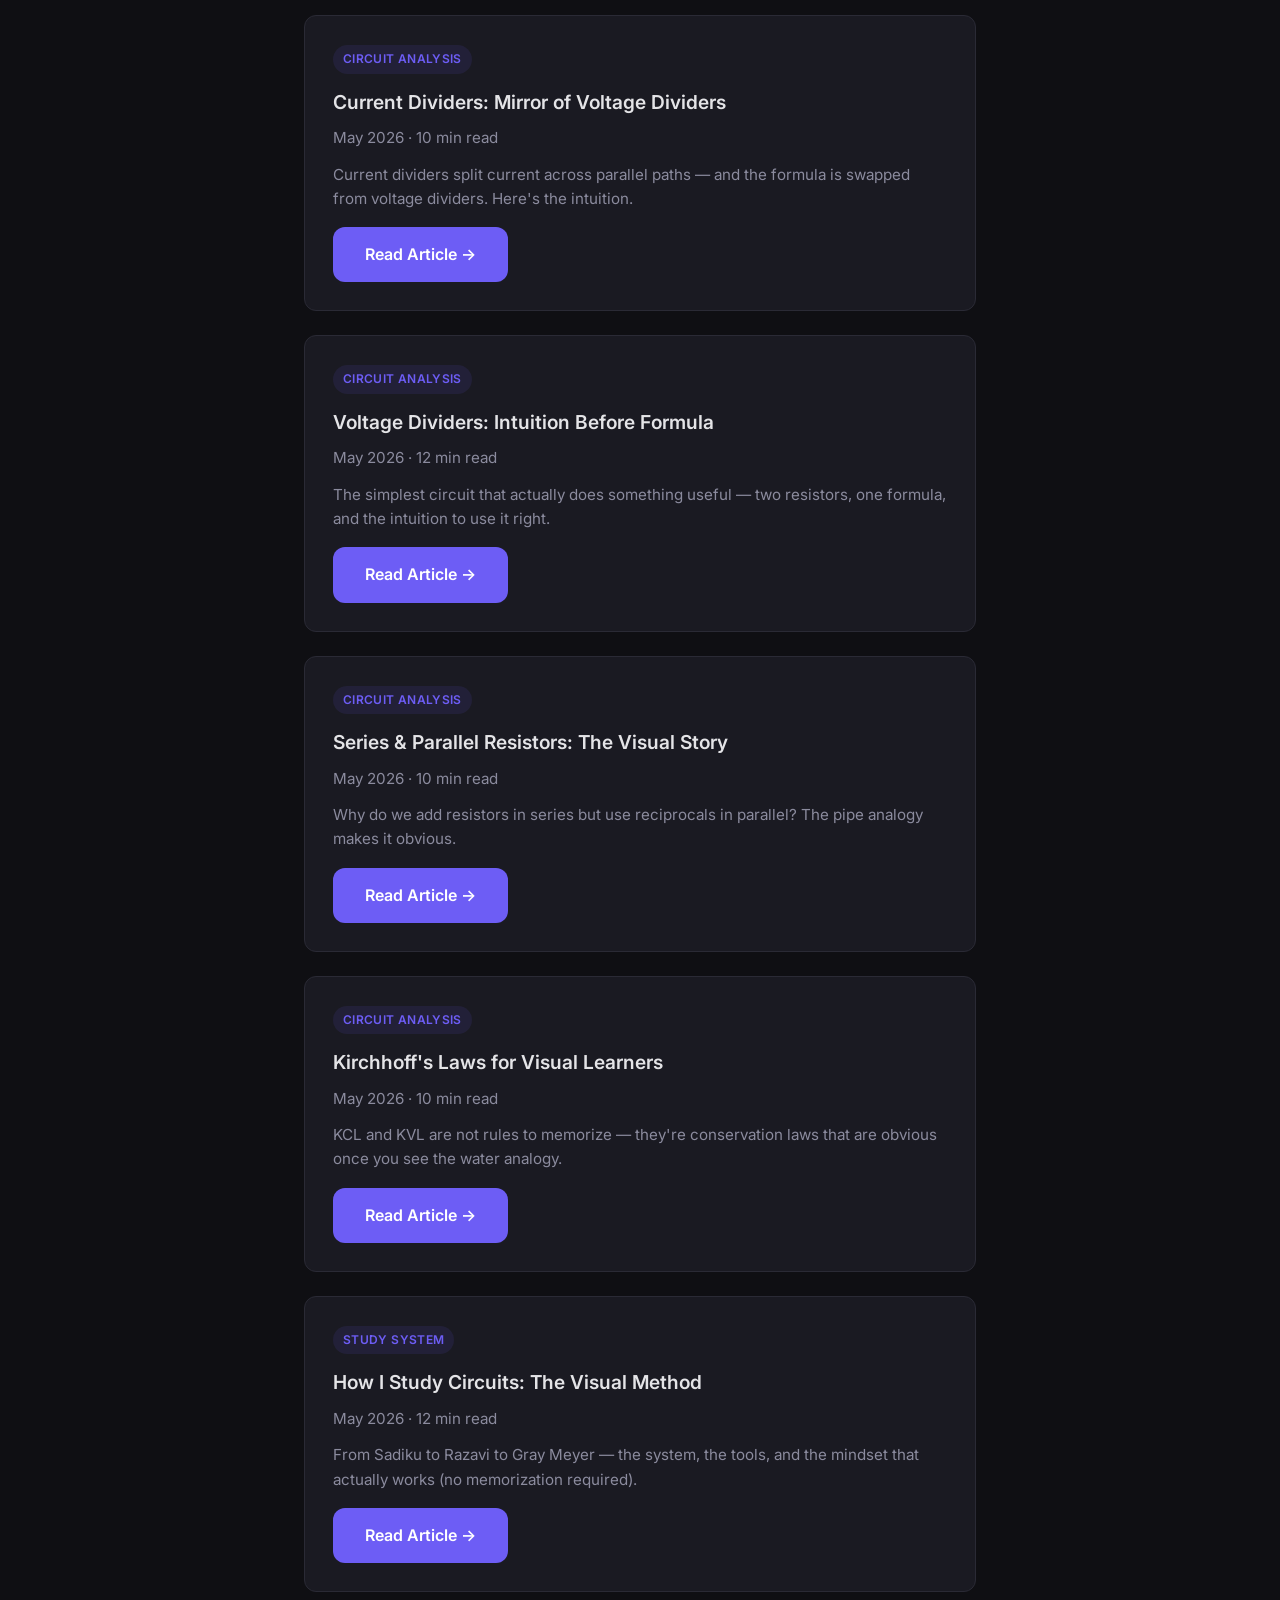
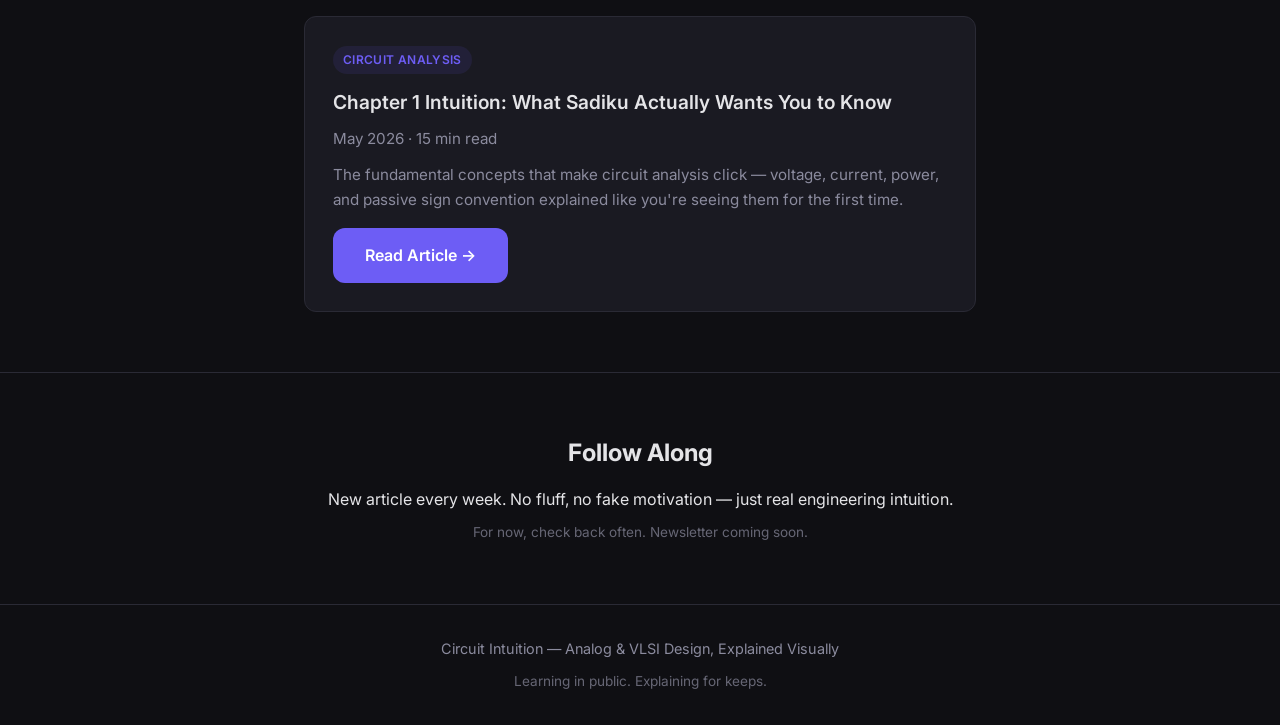
==== commit cb219c5e: "feat: new article - Node Voltage Analysis" ====
--- a/index.html
+++ b/index.html
@@ -62,6 +62,13 @@
                 <div class="article-list">
                     <article class="article-preview">
                         <span class="tag">Circuit Analysis</span>
+                        <h3>Node Voltage Analysis: Make Circuits Easy</h3>
+                        <p class="meta">May 2026 · 12 min read</p>
+                        <p>The first real analysis technique — KCL organized into a systematic method. Master this and you can solve any DC circuit.</p>
+                        <a href="articles/node-voltage-analysis.html" class="btn" style="margin-top:16px;">Read Article →</a>
+                    </article>
+                    <article class="article-preview">
+                        <span class="tag">Circuit Analysis</span>
                         <h3>Current Dividers: Mirror of Voltage Dividers</h3>
                         <p class="meta">May 2026 · 10 min read</p>
                         <p>Current dividers split current across parallel paths — and the formula is swapped from voltage dividers. Here's the intuition.</p>
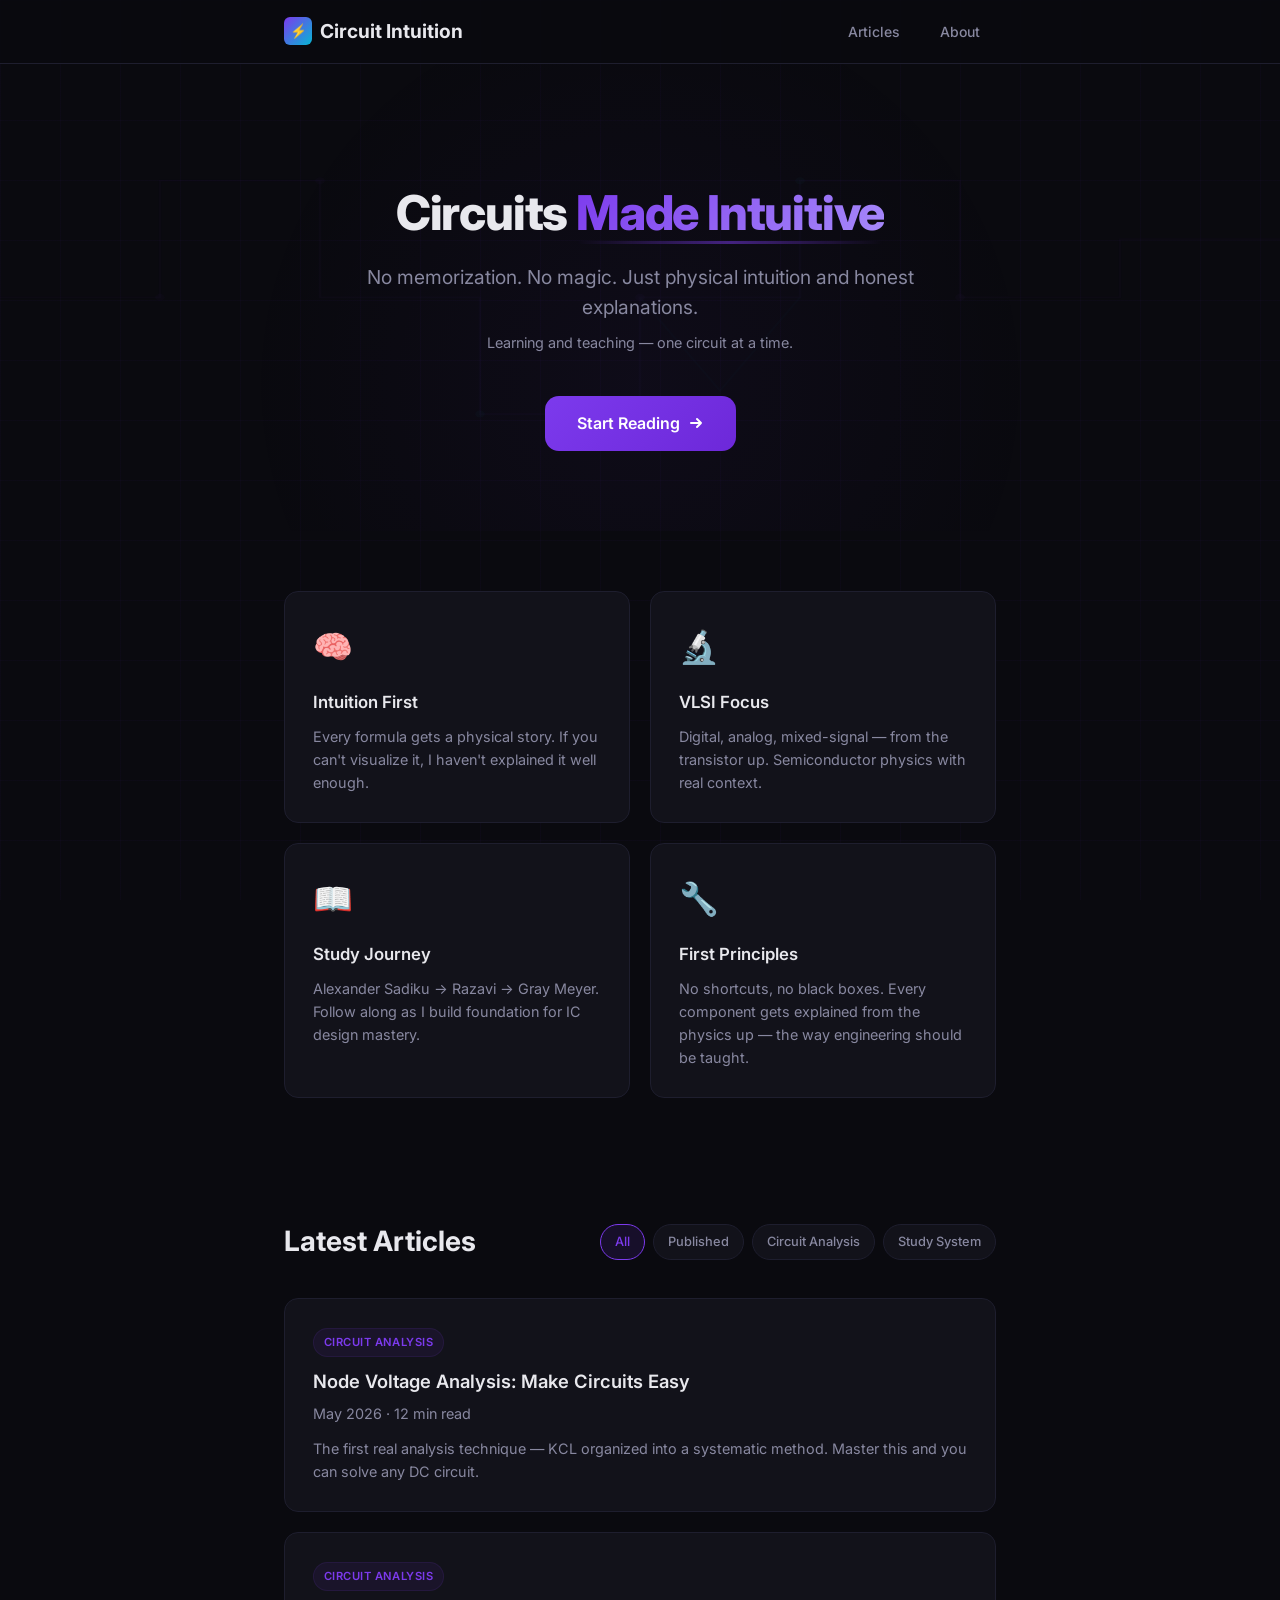
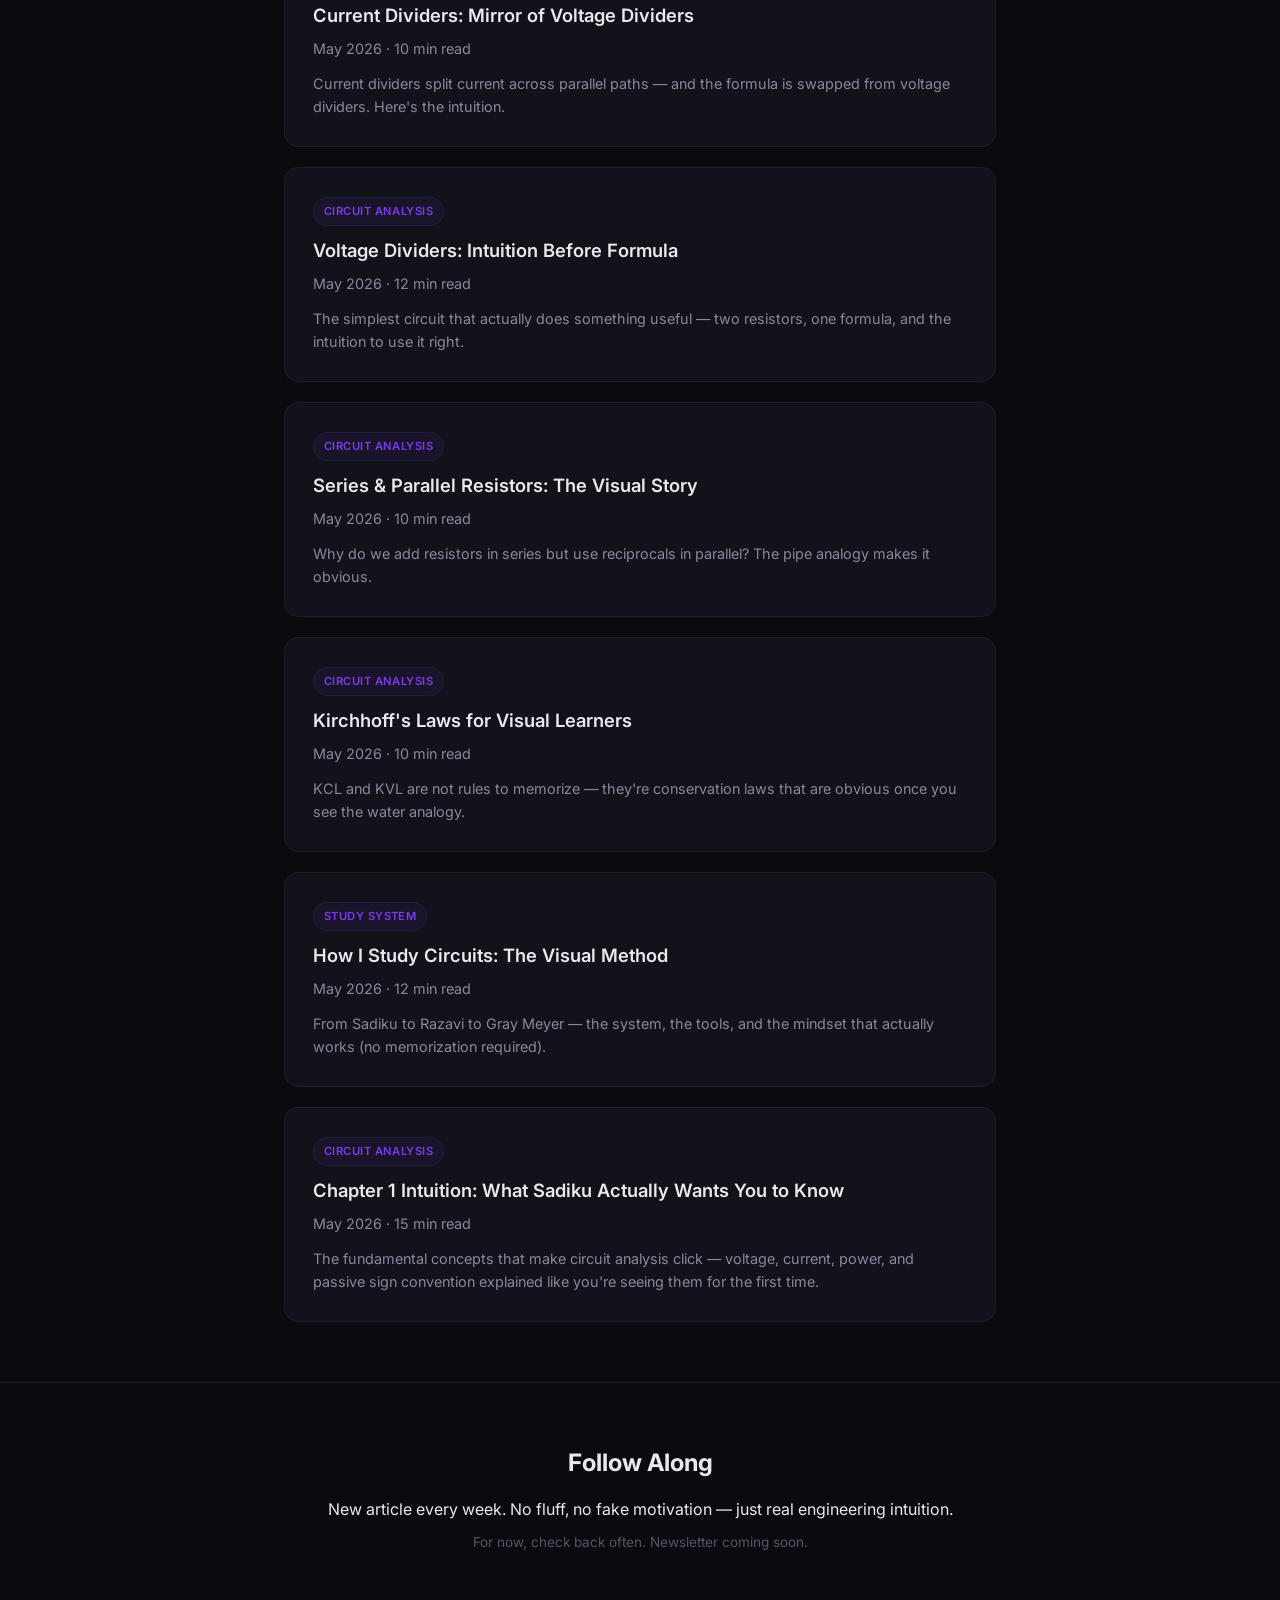
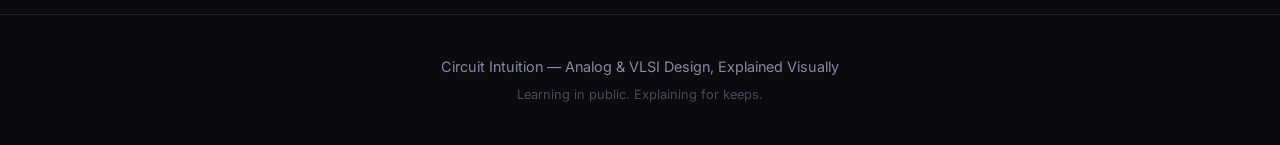
==== commit 3af82a7c: "UI/UX overhaul: animations, scroll-reveal, tag filter, mobile nav, reading progress Inspired by prem" ====
--- a/index.html
+++ b/index.html
@@ -7,11 +7,24 @@
     <link rel="stylesheet" href="css/style.css">
     <link rel="preconnect" href="https://fonts.googleapis.com">
     <link href="https://fonts.googleapis.com/css2?family=Inter:wght@400;500;600;700;800&display=swap" rel="stylesheet">
+    <meta name="description" content="Analog & VLSI circuit design explained with physical intuition — no memorization required. Follow along from Sadiku to Razavi to Gray Meyer.">
+    <meta property="og:title" content="Circuit Intuition — VLSI & Analog Design, Explained Visually">
+    <meta property="og:description" content="No memorization. No magic. Just physical intuition and honest explanations.">
+    <meta property="og:type" content="website">
+    <meta name="theme-color" content="#7c3aed">
 </head>
 <body>
     <nav class="nav">
         <div class="container">
-            <a href="." class="logo">⚡ Circuit Intuition</a>
+            <a href="." class="logo">
+                <span class="logo-icon">⚡</span>
+                Circuit Intuition
+            </a>
+            <button class="hamburger" aria-label="Menu">
+                <span></span>
+                <span></span>
+                <span></span>
+            </button>
             <div class="nav-links">
                 <a href="articles/">Articles</a>
                 <a href="about.html">About</a>
@@ -21,33 +34,60 @@
 
     <main>
         <section class="hero">
+            <!-- Circuit trace decoration -->
+            <div class="hero-circuit" aria-hidden="true">
+                <svg viewBox="0 0 800 400" preserveAspectRatio="none">
+                    <path d="M0,200 L100,200 L100,100 L200,100 L200,200 L300,200 L300,300 L400,300 L400,200 L500,200 L500,100 L600,100 L600,200 L700,200 L700,150 L800,150" 
+                          stroke="#7c3aed" stroke-width="1.5" fill="none" opacity="0.3"/>
+                    <circle cx="100" cy="200" r="3" fill="#7c3aed" opacity="0.3"/>
+                    <circle cx="200" cy="100" r="3" fill="#7c3aed" opacity="0.3"/>
+                    <circle cx="300" cy="300" r="3" fill="#06b6d4" opacity="0.3"/>
+                    <circle cx="400" cy="200" r="3" fill="#7c3aed" opacity="0.3"/>
+                    <circle cx="500" cy="100" r="3" fill="#06b6d4" opacity="0.3"/>
+                    <circle cx="600" cy="200" r="3" fill="#7c3aed" opacity="0.3"/>
+                    <path d="M400,200 L450,280 L500,200" stroke="#06b6d4" stroke-width="1.5" fill="none" opacity="0.2"/>
+                </svg>
+            </div>
             <div class="container">
-                <h1>Circuits <span class="highlight">Made Intuitive</span></h1>
+                <h1>
+                    <span class="reveal-text">Circuits</span>
+                    <span class="reveal-text">
+                        <span class="highlight">Made Intuitive</span>
+                        <span class="highlight-glow"></span>
+                    </span>
+                </h1>
                 <p class="subtitle">No memorization. No magic. Just physical intuition and honest explanations.</p>
                 <p class="byline">Learning and teaching — one circuit at a time.</p>
-                <a href="articles/" class="btn">Start Reading →</a>
+                <div class="hero-actions">
+                    <a href="articles/" class="btn">
+                        Start Reading
+                        <svg width="16" height="16" viewBox="0 0 16 16" fill="none">
+                            <path d="M3 8h10M9 4l4 4-4 4" stroke="currentColor" stroke-width="2" stroke-linecap="round" stroke-linejoin="round"/>
+                        </svg>
+                    </a>
+                </div>
             </div>
         </section>
 
         <section class="features">
             <div class="container">
                 <div class="feature-grid">
-                    <div class="feature-card">
+                    <div class="feature-card reveal">
                         <span class="icon">🧠</span>
                         <h3>Intuition First</h3>
                         <p>Every formula gets a physical story. If you can't visualize it, I haven't explained it well enough.</p>
                     </div>
-                    <div class="feature-card">
+                    <div class="feature-card reveal">
                         <span class="icon">🔬</span>
                         <h3>VLSI Focus</h3>
                         <p>Digital, analog, mixed-signal — from the transistor up. Semiconductor physics with real context.</p>
                     </div>
-                    <div class="feature-card">
+                    <div class="feature-card reveal">
                         <span class="icon">📖</span>
                         <h3>Study Journey</h3>
                         <p>Alexander Sadiku → Razavi → Gray Meyer. Follow along as I build foundation for IC design mastery.</p>
                     </div>
-                    <div class="feature-card">
+                    <div class="feature-card reveal">
                         <span class="icon">🔧</span>
                         <h3>First Principles</h3>
                         <p>No shortcuts, no black boxes. Every component gets explained from the physics up — the way engineering should be taught.</p>
@@ -58,62 +98,63 @@
 
         <section class="latest-articles">
             <div class="container">
-                <h2>Latest Articles</h2>
+                <div class="article-controls">
+                    <h2>Latest Articles</h2>
+                    <div class="filter-tags">
+                        <span class="filter-tag active" data-filter="all">All</span>
+                        <span class="filter-tag" data-filter="published">Published</span>
+                        <span class="filter-tag" data-filter="Circuit Analysis">Circuit Analysis</span>
+                        <span class="filter-tag" data-filter="Study System">Study System</span>
+                    </div>
+                </div>
                 <div class="article-list">
-                    <article class="article-preview">
+                    <article class="article-preview reveal" data-tags="Circuit Analysis" data-status="published">
                         <span class="tag">Circuit Analysis</span>
-                        <h3>Node Voltage Analysis: Make Circuits Easy</h3>
+                        <h3><a href="articles/node-voltage-analysis.html">Node Voltage Analysis: Make Circuits Easy</a></h3>
                         <p class="meta">May 2026 · 12 min read</p>
                         <p>The first real analysis technique — KCL organized into a systematic method. Master this and you can solve any DC circuit.</p>
-                        <a href="articles/node-voltage-analysis.html" class="btn" style="margin-top:16px;">Read Article →</a>
                     </article>
-                    <article class="article-preview">
+                    <article class="article-preview reveal" data-tags="Circuit Analysis" data-status="published">
                         <span class="tag">Circuit Analysis</span>
-                        <h3>Current Dividers: Mirror of Voltage Dividers</h3>
+                        <h3><a href="articles/current-divider-intuition.html">Current Dividers: Mirror of Voltage Dividers</a></h3>
                         <p class="meta">May 2026 · 10 min read</p>
                         <p>Current dividers split current across parallel paths — and the formula is swapped from voltage dividers. Here's the intuition.</p>
-                        <a href="articles/current-divider-intuition.html" class="btn" style="margin-top:16px;">Read Article →</a>
                     </article>
-                    <article class="article-preview">
+                    <article class="article-preview reveal" data-tags="Circuit Analysis" data-status="published">
                         <span class="tag">Circuit Analysis</span>
-                        <h3>Voltage Dividers: Intuition Before Formula</h3>
+                        <h3><a href="articles/voltage-divider-intuition.html">Voltage Dividers: Intuition Before Formula</a></h3>
                         <p class="meta">May 2026 · 12 min read</p>
                         <p>The simplest circuit that actually does something useful — two resistors, one formula, and the intuition to use it right.</p>
-                        <a href="articles/voltage-divider-intuition.html" class="btn" style="margin-top:16px;">Read Article →</a>
                     </article>
-                    <article class="article-preview">
+                    <article class="article-preview reveal" data-tags="Circuit Analysis" data-status="published">
                         <span class="tag">Circuit Analysis</span>
-                        <h3>Series & Parallel Resistors: The Visual Story</h3>
+                        <h3><a href="articles/series-parallel-visual.html">Series &amp; Parallel Resistors: The Visual Story</a></h3>
                         <p class="meta">May 2026 · 10 min read</p>
                         <p>Why do we add resistors in series but use reciprocals in parallel? The pipe analogy makes it obvious.</p>
-                        <a href="articles/series-parallel-visual.html" class="btn" style="margin-top:16px;">Read Article →</a>
                     </article>
-                    <article class="article-preview">
+                    <article class="article-preview reveal" data-tags="Circuit Analysis" data-status="published">
                         <span class="tag">Circuit Analysis</span>
-                        <h3>Kirchhoff's Laws for Visual Learners</h3>
+                        <h3><a href="articles/kcl-kvl-visual.html">Kirchhoff's Laws for Visual Learners</a></h3>
                         <p class="meta">May 2026 · 10 min read</p>
                         <p>KCL and KVL are not rules to memorize — they're conservation laws that are obvious once you see the water analogy.</p>
-                        <a href="articles/kcl-kvl-visual.html" class="btn" style="margin-top:16px;">Read Article →</a>
                     </article>
-                    <article class="article-preview">
+                    <article class="article-preview reveal" data-tags="Study System" data-status="published">
                         <span class="tag">Study System</span>
-                        <h3>How I Study Circuits: The Visual Method</h3>
+                        <h3><a href="articles/how-i-study-circuits.html">How I Study Circuits: The Visual Method</a></h3>
                         <p class="meta">May 2026 · 12 min read</p>
                         <p>From Sadiku to Razavi to Gray Meyer — the system, the tools, and the mindset that actually works (no memorization required).</p>
-                        <a href="articles/how-i-study-circuits.html" class="btn" style="margin-top:16px;">Read Article →</a>
                     </article>
-                    <article class="article-preview">
+                    <article class="article-preview reveal" data-tags="Circuit Analysis" data-status="published">
                         <span class="tag">Circuit Analysis</span>
-                        <h3>Chapter 1 Intuition: What Sadiku Actually Wants You to Know</h3>
+                        <h3><a href="articles/sadiku-ch1-intuition.html">Chapter 1 Intuition: What Sadiku Actually Wants You to Know</a></h3>
                         <p class="meta">May 2026 · 15 min read</p>
                         <p>The fundamental concepts that make circuit analysis click — voltage, current, power, and passive sign convention explained like you're seeing them for the first time.</p>
-                        <a href="articles/sadiku-ch1-intuition.html" class="btn" style="margin-top:16px;">Read Article →</a>
                     </article>
                 </div>
             </div>
         </section>
 
-        <section class="newsletter">
+        <section class="newsletter reveal">
             <div class="container">
                 <h2>Follow Along</h2>
                 <p>New article every week. No fluff, no fake motivation — just real engineering intuition.</p>
@@ -124,9 +165,11 @@
 
     <footer class="footer">
         <div class="container">
-            <p>Circuit Intuition — Analog & VLSI Design, Explained Visually</p>
-            <p class="small-text">Learning in public. Explaining for keeps.</p>
+            <p>Circuit Intuition — Analog &amp; VLSI Design, Explained Visually</p>
+            <p class="footer-tagline">Learning in public. Explaining for keeps.</p>
         </div>
     </footer>
+
+    <script src="js/app.js"></script>
 </body>
 </html>
--- a/css/style.css
+++ b/css/style.css
@@ -2,15 +2,20 @@
 *, *::before, *::after { box-sizing: border-box; margin: 0; padding: 0; }
 
 :root {
-    --bg: #0f0f13;
-    --bg-card: #1a1a22;
-    --text: #e4e4e7;
-    --text-muted: #8b8b9e;
-    --accent: #6d5df5;
-    --accent-hover: #8b7df7;
-    --border: #2a2a35;
-    --radius: 12px;
-    --max-width: 720px;
+    --bg: #0a0a0f;
+    --bg-card: #12121a;
+    --bg-card-hover: #181825;
+    --text: #e8e8ed;
+    --text-muted: #8888a0;
+    --accent: #7c3aed;
+    --accent-glow: rgba(124, 58, 237, 0.3);
+    --accent-2: #06b6d4;
+    --accent-2-glow: rgba(6, 182, 212, 0.2);
+    --border: #1e1e2e;
+    --radius: 14px;
+    --radius-sm: 8px;
+    --max-width: 760px;
+    --nav-height: 64px;
 }
 
 html { scroll-behavior: smooth; }
@@ -22,6 +27,12 @@
     line-height: 1.7;
     font-size: 16px;
     -webkit-font-smoothing: antialiased;
+    opacity: 0;
+    animation: fadeIn 0.4s ease forwards;
+}
+
+@keyframes fadeIn {
+    to { opacity: 1; }
 }
 
 .container {
@@ -30,14 +41,34 @@
     padding: 0 24px;
 }
 
+a { color: inherit; text-decoration: none; }
+
+/* === GRID BACKGROUND === */
+body::before {
+    content: '';
+    position: fixed;
+    top: 0;
+    left: 0;
+    width: 100%;
+    height: 100%;
+    background-image:
+        linear-gradient(rgba(124, 58, 237, 0.03) 1px, transparent 1px),
+        linear-gradient(90deg, rgba(124, 58, 237, 0.03) 1px, transparent 1px);
+    background-size: 60px 60px;
+    pointer-events: none;
+    z-index: -1;
+}
+
 /* === NAV === */
 .nav {
-    padding: 20px 0;
+    padding: 0;
+    height: var(--nav-height);
     border-bottom: 1px solid var(--border);
     position: sticky;
     top: 0;
-    background: rgba(15,15,19,0.85);
-    backdrop-filter: blur(12px);
+    background: rgba(10, 10, 15, 0.82);
+    backdrop-filter: blur(16px);
+    -webkit-backdrop-filter: blur(16px);
     z-index: 100;
 }
 
@@ -45,34 +76,118 @@
     display: flex;
     justify-content: space-between;
     align-items: center;
+    height: 100%;
 }
 
 .logo {
     font-weight: 700;
-    font-size: 1.25rem;
+    font-size: 1.2rem;
     color: var(--text);
-    text-decoration: none;
+    display: flex;
+    align-items: center;
+    gap: 8px;
+    position: relative;
+    z-index: 2;
+}
+
+.logo-icon {
+    display: inline-flex;
+    align-items: center;
+    justify-content: center;
+    width: 28px;
+    height: 28px;
+    background: linear-gradient(135deg, var(--accent), var(--accent-2));
+    border-radius: 6px;
+    font-size: 0.85rem;
+    color: white;
 }
 
 .nav-links {
     display: flex;
-    gap: 24px;
+    gap: 8px;
+    align-items: center;
 }
 
 .nav-links a {
     color: var(--text-muted);
-    text-decoration: none;
-    font-size: 0.9rem;
+    padding: 8px 16px;
+    border-radius: var(--radius-sm);
+    font-size: 0.875rem;
     font-weight: 500;
-    transition: color 0.2s;
-}
-
-.nav-links a:hover { color: var(--text); }
+    transition: all 0.2s;
+}
+
+.nav-links a:hover {
+    color: var(--text);
+    background: rgba(255,255,255,0.04);
+}
+
+.nav-links a.active {
+    color: var(--accent);
+    background: rgba(124, 58, 237, 0.08);
+}
+
+/* Hamburger */
+.hamburger {
+    display: none;
+    flex-direction: column;
+    gap: 5px;
+    cursor: pointer;
+    padding: 4px;
+    background: none;
+    border: none;
+    z-index: 101;
+}
+
+.hamburger span {
+    display: block;
+    width: 22px;
+    height: 2px;
+    background: var(--text);
+    border-radius: 2px;
+    transition: all 0.3s;
+}
+
+.hamburger.active span:nth-child(1) { transform: rotate(45deg) translate(5px, 5px); }
+.hamburger.active span:nth-child(2) { opacity: 0; }
+.hamburger.active span:nth-child(3) { transform: rotate(-45deg) translate(5px, -5px); }
 
 /* === HERO === */
 .hero {
-    padding: 100px 0 80px;
+    padding: 120px 0 80px;
     text-align: center;
+    position: relative;
+    overflow: hidden;
+}
+
+/* Circuit trace decorations */
+.hero::before {
+    content: '';
+    position: absolute;
+    top: -80px;
+    left: 50%;
+    transform: translateX(-50%);
+    width: 800px;
+    height: 800px;
+    background: radial-gradient(circle, var(--accent-glow) 0%, transparent 70%);
+    opacity: 0.15;
+    pointer-events: none;
+}
+
+.hero-circuit {
+    position: absolute;
+    top: 0;
+    left: 0;
+    width: 100%;
+    height: 100%;
+    pointer-events: none;
+    opacity: 0.08;
+    overflow: hidden;
+}
+
+.hero-circuit svg {
+    width: 100%;
+    height: 100%;
 }
 
 .hero h1 {
@@ -80,51 +195,137 @@
     font-weight: 800;
     line-height: 1.2;
     margin-bottom: 20px;
-    letter-spacing: -0.02em;
+    letter-spacing: -0.025em;
+    position: relative;
+}
+
+.hero h1 .reveal-text {
+    display: inline-block;
+    animation: slideUp 0.6s ease forwards;
+    opacity: 0;
+}
+
+.hero h1 .reveal-text:nth-child(2) {
+    animation-delay: 0.2s;
+}
+
+@keyframes slideUp {
+    from { opacity: 0; transform: translateY(20px); }
+    to { opacity: 1; transform: translateY(0); }
 }
 
 .highlight {
-    background: linear-gradient(135deg, #6d5df5, #a78bfa);
+    background: linear-gradient(135deg, var(--accent), #a78bfa, var(--accent-2));
+    background-size: 200% 200%;
     -webkit-background-clip: text;
     -webkit-text-fill-color: transparent;
     background-clip: text;
+    animation: gradientShift 6s ease infinite;
+    position: relative;
+}
+
+@keyframes gradientShift {
+    0%, 100% { background-position: 0% 50%; }
+    50% { background-position: 100% 50%; }
+}
+
+.highlight-glow {
+    position: absolute;
+    bottom: -2px;
+    left: 0;
+    width: 100%;
+    height: 3px;
+    background: linear-gradient(90deg, transparent, var(--accent), transparent);
+    border-radius: 2px;
+    opacity: 0.5;
 }
 
 .subtitle {
-    font-size: 1.25rem;
-    color: var(--text-muted);
-    max-width: 550px;
-    margin: 0 auto 12px;
+    font-size: 1.2rem;
+    color: var(--text-muted);
+    max-width: 560px;
+    margin: 0 auto 8px;
     line-height: 1.6;
+    animation: slideUp 0.6s ease 0.3s forwards;
+    opacity: 0;
 }
 
 .byline {
-    font-size: 0.95rem;
-    color: var(--text-muted);
-    opacity: 0.7;
+    font-size: 0.9rem;
+    color: var(--text-muted);
+    opacity: 0.5;
     margin-bottom: 40px;
+    animation: slideUp 0.6s ease 0.4s forwards;
+    opacity: 0;
+}
+
+.hero-actions {
+    animation: slideUp 0.6s ease 0.5s forwards;
+    opacity: 0;
 }
 
 .btn {
-    display: inline-block;
+    display: inline-flex;
+    align-items: center;
+    gap: 8px;
     padding: 14px 32px;
-    background: var(--accent);
+    background: linear-gradient(135deg, var(--accent), #6d28d9);
     color: white;
-    text-decoration: none;
     border-radius: var(--radius);
     font-weight: 600;
     font-size: 1rem;
-    transition: background 0.2s, transform 0.1s;
-}
+    transition: all 0.25s;
+    position: relative;
+    overflow: hidden;
+}
+
+.btn::before {
+    content: '';
+    position: absolute;
+    inset: 0;
+    background: linear-gradient(135deg, rgba(255,255,255,0.1), transparent);
+    opacity: 0;
+    transition: opacity 0.25s;
+}
+
+.btn:hover::before { opacity: 1; }
 
 .btn:hover {
-    background: var(--accent-hover);
-    transform: translateY(-1px);
+    transform: translateY(-2px);
+    box-shadow: 0 8px 32px var(--accent-glow);
+}
+
+.btn-ghost {
+    background: transparent;
+    border: 1px solid var(--border);
+    color: var(--text-muted);
+}
+
+.btn-ghost:hover {
+    background: var(--bg-card);
+    color: var(--text);
+    box-shadow: none;
 }
 
 /* === FEATURES === */
 .features {
     padding: 60px 0;
+}
+
+.section-header {
+    text-align: center;
+    margin-bottom: 48px;
+}
+
+.section-header h2 {
+    font-size: 1.75rem;
+    font-weight: 700;
+    margin-bottom: 12px;
+}
+
+.section-header p {
+    color: var(--text-muted);
+    font-size: 0.95rem;
 }
 
 .feature-grid {
@@ -138,17 +339,49 @@
     border: 1px solid var(--border);
     border-radius: var(--radius);
     padding: 28px;
-    transition: border-color 0.2s;
-}
-
-.feature-card:hover { border-color: var(--accent); }
-
-.feature-card .icon { font-size: 2rem; display: block; margin-bottom: 12px; }
+    transition: all 0.3s ease;
+    position: relative;
+    overflow: hidden;
+}
+
+.feature-card::before {
+    content: '';
+    position: absolute;
+    top: 0;
+    left: 0;
+    right: 0;
+    height: 2px;
+    background: linear-gradient(90deg, transparent, var(--accent), transparent);
+    opacity: 0;
+    transition: opacity 0.3s;
+}
+
+.feature-card:hover {
+    border-color: rgba(124, 58, 237, 0.3);
+    background: var(--bg-card-hover);
+    transform: translateY(-2px);
+}
+
+.feature-card:hover::before {
+    opacity: 1;
+}
+
+.feature-card .icon {
+    font-size: 2rem;
+    display: block;
+    margin-bottom: 14px;
+    transition: transform 0.3s;
+}
+
+.feature-card:hover .icon {
+    transform: scale(1.1);
+}
 
 .feature-card h3 {
-    font-size: 1.1rem;
+    font-size: 1.05rem;
     font-weight: 600;
     margin-bottom: 8px;
+    color: var(--text);
 }
 
 .feature-card p {
@@ -162,16 +395,53 @@
     padding: 60px 0;
 }
 
-.latest-articles h2 {
+.article-controls {
+    display: flex;
+    justify-content: space-between;
+    align-items: center;
+    margin-bottom: 32px;
+    gap: 16px;
+    flex-wrap: wrap;
+}
+
+.article-controls h2 {
     font-size: 1.75rem;
     font-weight: 700;
-    margin-bottom: 32px;
+}
+
+.filter-tags {
+    display: flex;
+    gap: 8px;
+    flex-wrap: wrap;
+}
+
+.filter-tag {
+    padding: 6px 14px;
+    border-radius: 20px;
+    font-size: 0.8rem;
+    font-weight: 500;
+    background: var(--bg-card);
+    border: 1px solid var(--border);
+    color: var(--text-muted);
+    cursor: pointer;
+    transition: all 0.2s;
+}
+
+.filter-tag:hover {
+    border-color: var(--accent);
+    color: var(--text);
+}
+
+.filter-tag.active {
+    background: rgba(124, 58, 237, 0.12);
+    border-color: var(--accent);
+    color: var(--accent);
 }
 
 .article-list {
     display: flex;
     flex-direction: column;
-    gap: 24px;
+    gap: 20px;
 }
 
 .article-preview {
@@ -179,32 +449,54 @@
     border: 1px solid var(--border);
     border-radius: var(--radius);
     padding: 28px;
-}
-
-.article-preview:hover { border-color: var(--accent); }
+    transition: all 0.3s ease;
+    position: relative;
+    cursor: pointer;
+}
+
+.article-preview:hover {
+    border-color: rgba(124, 58, 237, 0.3);
+    background: var(--bg-card-hover);
+    transform: translateY(-2px);
+    box-shadow: 0 4px 24px rgba(0,0,0,0.3);
+}
 
 .tag {
     display: inline-block;
     padding: 4px 10px;
-    background: rgba(109, 93, 245, 0.1);
+    background: rgba(124, 58, 237, 0.08);
     color: var(--accent);
     border-radius: 20px;
-    font-size: 0.75rem;
+    font-size: 0.7rem;
     font-weight: 600;
     text-transform: uppercase;
-    letter-spacing: 0.03em;
+    letter-spacing: 0.04em;
     margin-bottom: 12px;
+    border: 1px solid rgba(124, 58, 237, 0.1);
+}
+
+.tag.published {
+    background: rgba(6, 182, 212, 0.08);
+    color: var(--accent-2);
+    border-color: rgba(6, 182, 212, 0.1);
+}
+
+.tag.coming-soon {
+    background: rgba(139, 139, 158, 0.1);
+    color: var(--text-muted);
+    border-color: rgba(139, 139, 158, 0.1);
 }
 
 .article-preview h3 {
-    font-size: 1.2rem;
+    font-size: 1.15rem;
     font-weight: 600;
     margin-bottom: 8px;
+    line-height: 1.4;
 }
 
 .article-preview h3 a {
     color: var(--text);
-    text-decoration: none;
+    transition: color 0.2s;
 }
 
 .article-preview h3 a:hover { color: var(--accent); }
@@ -215,10 +507,22 @@
     margin-bottom: 12px;
 }
 
-.article-preview p {
-    font-size: 0.95rem;
+.article-preview > p {
+    font-size: 0.9rem;
     color: var(--text-muted);
     line-height: 1.6;
+}
+
+/* === SCROLL REVEAL === */
+.reveal {
+    opacity: 0;
+    transform: translateY(24px);
+    transition: opacity 0.6s ease, transform 0.6s ease;
+}
+
+.reveal.visible {
+    opacity: 1;
+    transform: translateY(0);
 }
 
 /* === NEWSLETTER === */
@@ -238,22 +542,64 @@
     font-size: 0.85rem;
     color: var(--text-muted);
     margin-top: 8px;
-    opacity: 0.7;
+    opacity: 0.6;
 }
 
 /* === FOOTER === */
 .footer {
-    padding: 32px 0;
+    padding: 40px 0;
     border-top: 1px solid var(--border);
     text-align: center;
+}
+
+.footer p {
     color: var(--text-muted);
     font-size: 0.9rem;
 }
 
+.footer-tagline {
+    font-size: 0.8rem !important;
+    opacity: 0.5;
+    margin-top: 4px;
+}
+
 /* === RESPONSIVE === */
-@media (max-width: 640px) {
+@media (max-width: 768px) {
+    .nav-links {
+        position: fixed;
+        top: var(--nav-height);
+        left: 0;
+        width: 100%;
+        flex-direction: column;
+        background: rgba(10, 10, 15, 0.97);
+        backdrop-filter: blur(16px);
+        padding: 16px 24px 24px;
+        gap: 4px;
+        border-bottom: 1px solid var(--border);
+        transform: translateY(-110%);
+        opacity: 0;
+        transition: all 0.3s ease;
+        pointer-events: none;
+    }
+
+    .nav-links.open {
+        transform: translateY(0);
+        opacity: 1;
+        pointer-events: all;
+    }
+
+    .nav-links a {
+        padding: 12px 16px;
+        width: 100%;
+        font-size: 1rem;
+    }
+
+    .hamburger { display: flex; }
+
+    .hamburger.active + .nav-links { display: flex; }
+
     .hero h1 { font-size: 2rem; }
-    .hero { padding: 60px 0 40px; }
+    .hero { padding: 80px 0 40px; }
     .feature-grid { grid-template-columns: 1fr; }
-    .nav-links { display: none; }  /* Hamburger for later */
-}
+    .article-controls { flex-direction: column; align-items: flex-start; }
+}
